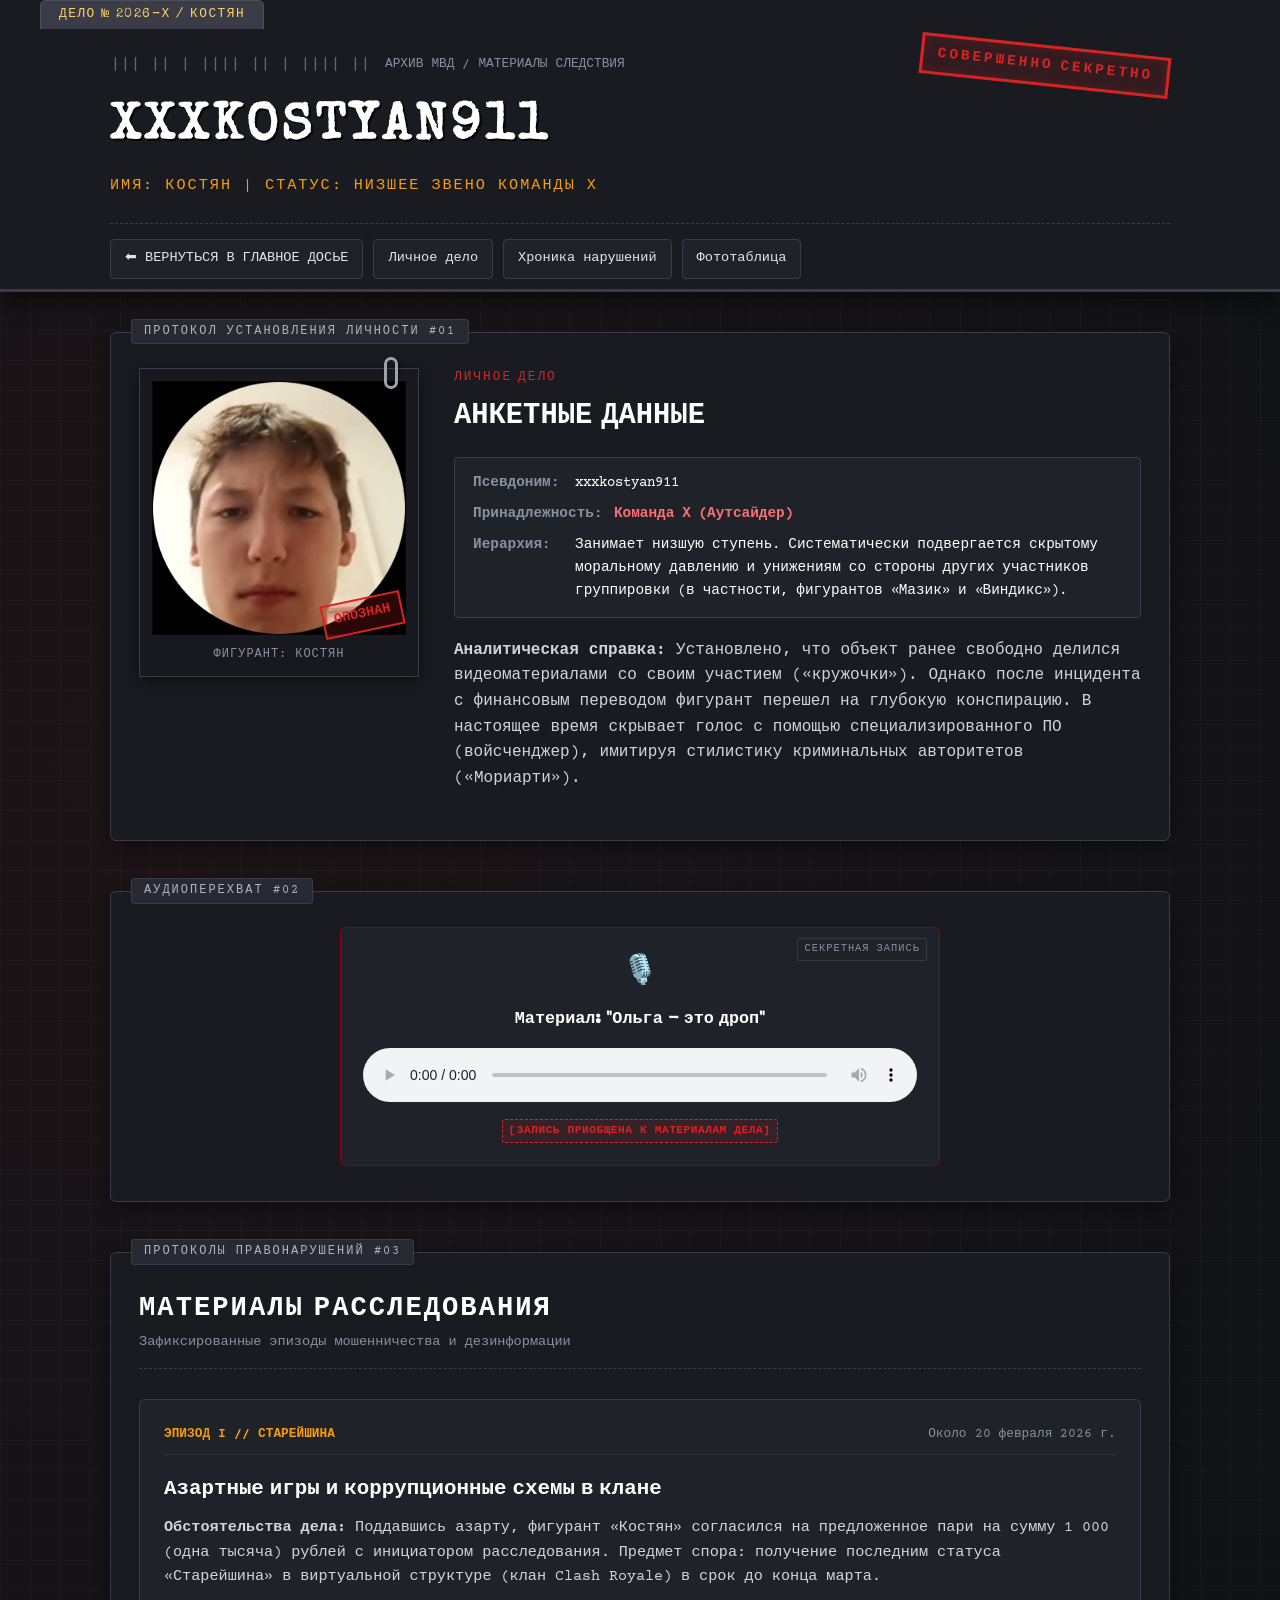
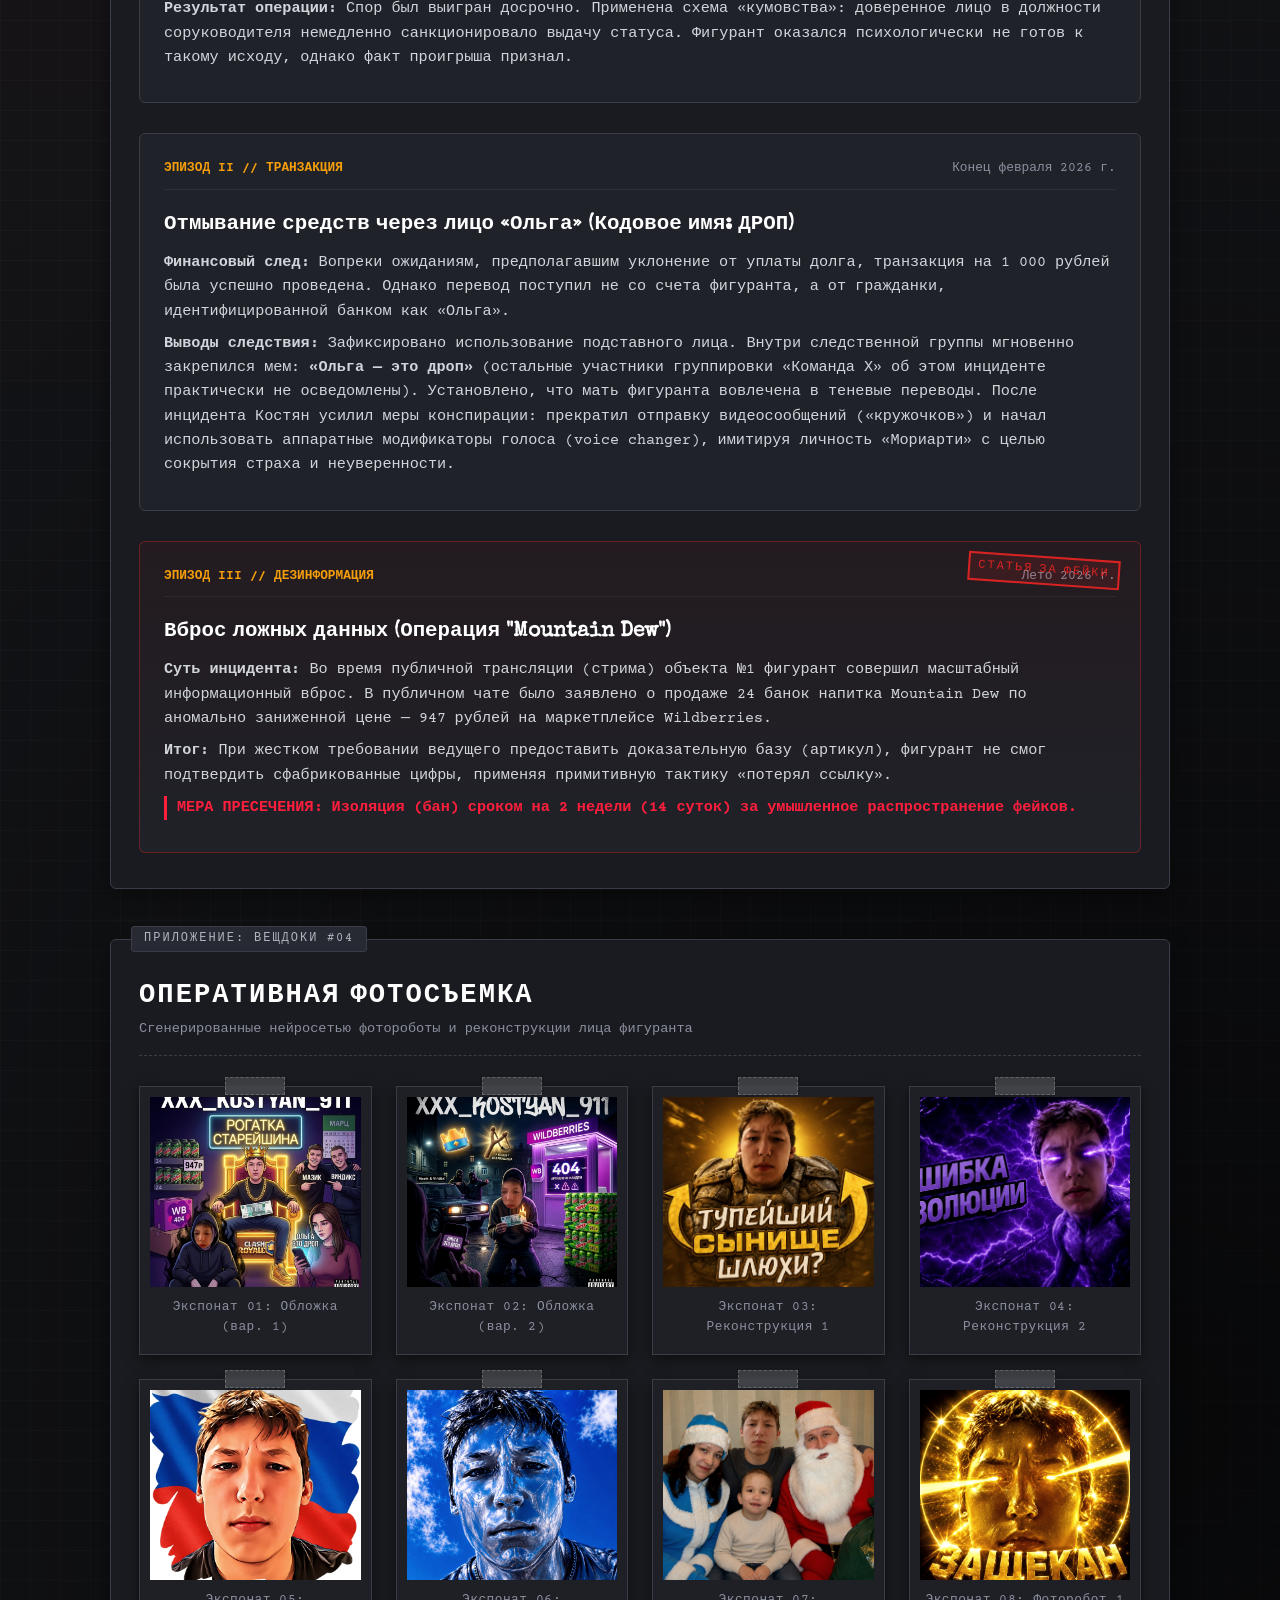
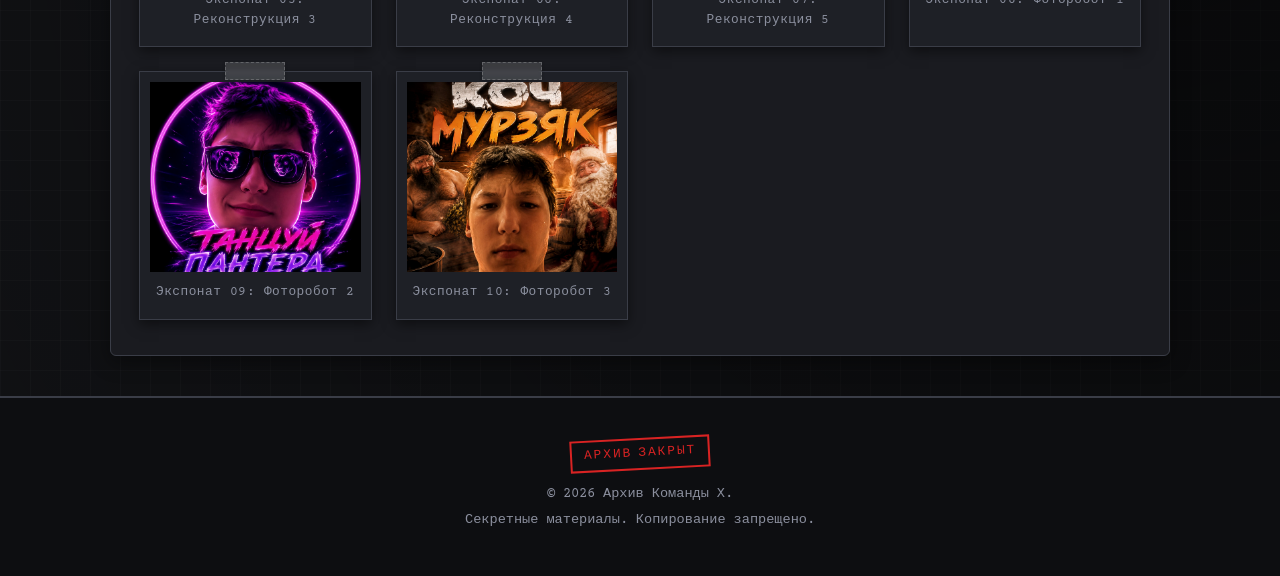
==== kostyan.html @ 74fdbd08 "Initial commit: Confidential Dossier and Archive" ====
<!DOCTYPE html>
<html lang="ru">
<head>
    <meta charset="UTF-8">
    <meta name="viewport" content="width=device-width, initial-scale=1.0">
    <title>ДОСЬЕ: Костян | Секретный Архив</title>
    <link rel="preconnect" href="https://fonts.googleapis.com">
    <link rel="preconnect" href="https://fonts.gstatic.com" crossorigin>
    <link href="https://fonts.googleapis.com/css2?family=Courier+Prime:ital,wght@0,400;0,700;1,400&family=Special+Elite&family=Montserrat:wght@500;700;900&display=swap" rel="stylesheet">
    <link rel="stylesheet" href="style.css">
    <script async src="https://www.googletagmanager.com/gtag/js?id=G-9XR4LC8BFV"></script>
    <script>
        window.dataLayer = window.dataLayer || [];
        function gtag(){dataLayer.push(arguments);}
        gtag('js', new Date());
        gtag('config', 'G-9XR4LC8BFV');
    </script>
</head>
<body>
    <header class="dossier-header">
        <div class="folder-tab">ДЕЛО № 2026-Х / КОСТЯН</div>
        <div class="header-container">
            <div class="stamp stamp-top-right">СОВЕРШЕННО СЕКРЕТНО</div>
            <div class="classification-bar">
                <span class="barcode">||| || | |||| || | |||| ||</span>
                <span class="doc-code">АРХИВ МВД / МАТЕРИАЛЫ СЛЕДСТВИЯ</span>
            </div>
            <h1 class="site-title">xxxkostyan911</h1>
            <p class="site-subtitle">ИМЯ: КОСТЯН | СТАТУС: НИЗШЕЕ ЗВЕНО КОМАНДЫ Х</p>
            <nav class="main-nav">
                <ul>
                    <li><a href="index.html">⬅ ВЕРНУТЬСЯ В ГЛАВНОЕ ДОСЬЕ</a></li>
                    <li><a href="#about">Личное дело</a></li>
                    <li><a href="#chronicle">Хроника нарушений</a></li>
                    <li><a href="#gallery">Фототаблица</a></li>
                </ul>
            </nav>
        </div>
    </header>

    <main class="dossier-main">
        <section id="about" class="dossier-section">
            <div class="section-folder-tag">ПРОТОКОЛ УСТАНОВЛЕНИЯ ЛИЧНОСТИ #01</div>
            <div class="about-container">
                <div class="about-photo-wrapper">
                    <div class="paperclip"></div>
                    <img src="kostyan_media/kostyan.jpg" alt="Костян" class="suspect-img">
                    <div class="stamp-photo">ОПОЗНАН</div>
                    <div class="photo-caption">ФИГУРАНТ: КОСТЯН</div>
                </div>
                <div class="about-text-wrapper">
                    <div class="stamp-red-line">ЛИЧНОЕ ДЕЛО</div>
                    <h2>АНКЕТНЫЕ ДАННЫЕ</h2>
                    <div class="dossier-table">
                        <div class="dossier-row">
                            <span class="d-label">Псевдоним:</span>
                            <span class="d-value">xxxkostyan911</span>
                        </div>
                        <div class="dossier-row">
                            <span class="d-label">Принадлежность:</span>
                            <span class="d-value status-active">Команда Х (Аутсайдер)</span>
                        </div>
                        <div class="dossier-row">
                            <span class="d-label">Иерархия:</span>
                            <span class="d-value">Занимает низшую ступень. Систематически подвергается скрытому моральному давлению и унижениям со стороны других участников группировки (в частности, фигурантов «Мазик» и «Виндикс»).</span>
                        </div>
                    </div>
                    <div class="typewriter-body">
                        <p><strong>Аналитическая справка:</strong> Установлено, что объект ранее свободно делился видеоматериалами со своим участием («кружочки»). Однако после инцидента с финансовым переводом фигурант перешел на глубокую конспирацию. В настоящее время скрывает голос с помощью специализированного ПО (войсченджер), имитируя стилистику криминальных авторитетов («Мориарти»).</p>
                    </div>
                </div>
            </div>
        </section>

        <section id="audio-intercept" class="dossier-section">
            <div class="section-folder-tag">АУДИОПЕРЕХВАТ #02</div>
            <div class="blog-container" style="max-width: 600px; margin: 0 auto;">
                <div class="contact-card dossier-card" style="text-align: center; border-color: #8b001a;">
                    <div class="card-stamp">СЕКРЕТНАЯ ЗАПИСЬ</div>
                    <span class="contact-icon">🎙️</span>
                    <h3>Материал: "Ольга - это дроп"</h3>
                    <div class="classified-data" style="justify-content: center; margin: 15px 0;">
                        <audio id="intercept-audio" src="kostyan_media/olga_drop.flac" controls style="width: 100%; border-radius: 0; outline: none;"></audio>
                    </div>
                    <span class="badge-lost">[ЗАПИСЬ ПРИОБЩЕНА К МАТЕРИАЛАМ ДЕЛА]</span>
                </div>
            </div>
        </section>

        <section id="chronicle" class="dossier-section">
            <div class="section-folder-tag">ПРОТОКОЛЫ ПРАВОНАРУШЕНИЙ #03</div>
            <div class="blog-container">
                <div class="section-header-wrap">
                    <h2>МАТЕРИАЛЫ РАССЛЕДОВАНИЯ</h2>
                    <p class="section-sub">Зафиксированные эпизоды мошенничества и дезинформации</p>
                </div>
                <div class="blog-feed">
                    <article class="case-file">
                        <div class="case-file-header">
                            <span class="file-num">ЭПИЗОД I // СТАРЕЙШИНА</span>
                            <time datetime="2026-02-20">Около 20 февраля 2026 г.</time>
                        </div>
                        <div class="case-file-body" style="grid-template-columns: 1fr;">
                            <div class="post-text-content" style="width: 100%;">
                                <h3>Азартные игры и коррупционные схемы в клане</h3>
                                <p><strong>Обстоятельства дела:</strong> Поддавшись азарту, фигурант «Костян» согласился на предложенное пари на сумму 1 000 (одна тысяча) рублей с инициатором расследования. Предмет спора: получение последним статуса «Старейшина» в виртуальной структуре (клан Clash Royale) в срок до конца марта.</p>
                                <p><strong>Результат операции:</strong> Спор был выигран досрочно. Применена схема «кумовства»: доверенное лицо в должности соруководителя немедленно санкционировало выдачу статуса. Фигурант оказался психологически не готов к такому исходу, однако факт проигрыша признал.</p>
                            </div>
                        </div>
                    </article>

                    <article class="case-file">
                        <div class="case-file-header">
                            <span class="file-num">ЭПИЗОД II // ТРАНЗАКЦИЯ</span>
                            <time datetime="2026-02-21">Конец февраля 2026 г.</time>
                        </div>
                        <div class="case-file-body" style="grid-template-columns: 1fr;">
                            <div class="post-text-content" style="width: 100%;">
                                <h3>Отмывание средств через лицо «Ольга» (Кодовое имя: ДРОП)</h3>
                                <p><strong>Финансовый след:</strong> Вопреки ожиданиям, предполагавшим уклонение от уплаты долга, транзакция на 1 000 рублей была успешно проведена. Однако перевод поступил не со счета фигуранта, а от гражданки, идентифицированной банком как «Ольга».</p>
                                <p><strong>Выводы следствия:</strong> Зафиксировано использование подставного лица. Внутри следственной группы мгновенно закрепился мем: <strong>«Ольга — это дроп»</strong> (остальные участники группировки «Команда Х» об этом инциденте практически не осведомлены). Установлено, что мать фигуранта вовлечена в теневые переводы. После инцидента Костян усилил меры конспирации: прекратил отправку видеосообщений («кружочков») и начал использовать аппаратные модификаторы голоса (voice changer), имитируя личность «Мориарти» с целью сокрытия страха и неуверенности.</p>
                            </div>
                        </div>
                    </article>

                    <article class="case-file danger-case">
                        <div class="stamp-alert">СТАТЬЯ ЗА ФЕЙКИ</div>
                        <div class="case-file-header">
                            <span class="file-num">ЭПИЗОД III // ДЕЗИНФОРМАЦИЯ</span>
                            <time datetime="2026-06-01">Лето 2026 г.</time>
                        </div>
                        <div class="case-file-body" style="grid-template-columns: 1fr;">
                            <div class="post-text-content" style="width: 100%;">
                                <h3>Вброс ложных данных (Операция "Mountain Dew")</h3>
                                <p><strong>Суть инцидента:</strong> Во время публичной трансляции (стрима) объекта №1 фигурант совершил масштабный информационный вброс. В публичном чате было заявлено о продаже 24 банок напитка Mountain Dew по аномально заниженной цене — 947 рублей на маркетплейсе Wildberries.</p>
                                <p><strong>Итог:</strong> При жестком требовании ведущего предоставить доказательную базу (артикул), фигурант не смог подтвердить сфабрикованные цифры, применяя примитивную тактику «потерял ссылку». </p>
                                <p style="color: #ff1e3c; font-weight: bold; border-left: 3px solid #ff1e3c; padding-left: 10px;">МЕРА ПРЕСЕЧЕНИЯ: Изоляция (бан) сроком на 2 недели (14 суток) за умышленное распространение фейков.</p>
                            </div>
                        </div>
                    </article>
                </div>
            </div>
        </section>

        <section id="gallery" class="dossier-section">
            <div class="section-folder-tag">ПРИЛОЖЕНИЕ: ВЕЩДОКИ #04</div>
            <div class="gallery-container">
                <div class="section-header-wrap">
                    <h2>ОПЕРАТИВНАЯ ФОТОСЪЕМКА</h2>
                    <p class="section-sub">Сгенерированные нейросетью фотороботы и реконструкции лица фигуранта</p>
                </div>
                <div class="gallery-grid">
                    <figure class="polaroid-item">
                        <div class="tape-strip"></div>
                        <div class="img-box"><img src="kostyan_media/cover_3000x3000_yandex.jpg" alt="Вещдок 1"></div>
                        <figcaption>Экспонат 01: Обложка (вар. 1)</figcaption>
                    </figure>
                    <figure class="polaroid-item">
                        <div class="tape-strip"></div>
                        <div class="img-box"><img src="kostyan_media/cover_v2_3000x3000_yandex.jpg" alt="Вещдок 2"></div>
                        <figcaption>Экспонат 02: Обложка (вар. 2)</figcaption>
                    </figure>
                    <figure class="polaroid-item">
                        <div class="tape-strip"></div>
                        <div class="img-box"><img src="kostyan_media/photo_1_2026-09-01_19-07-24.jpg" alt="Вещдок 3"></div>
                        <figcaption>Экспонат 03: Реконструкция 1</figcaption>
                    </figure>
                    <figure class="polaroid-item">
                        <div class="tape-strip"></div>
                        <div class="img-box"><img src="kostyan_media/photo_2_2026-09-01_19-07-24.jpg" alt="Вещдок 4"></div>
                        <figcaption>Экспонат 04: Реконструкция 2</figcaption>
                    </figure>
                    <figure class="polaroid-item">
                        <div class="tape-strip"></div>
                        <div class="img-box"><img src="kostyan_media/photo_3_2026-09-01_19-07-24.jpg" alt="Вещдок 5"></div>
                        <figcaption>Экспонат 05: Реконструкция 3</figcaption>
                    </figure>
                    <figure class="polaroid-item">
                        <div class="tape-strip"></div>
                        <div class="img-box"><img src="kostyan_media/photo_4_2026-09-01_19-07-24.jpg" alt="Вещдок 6"></div>
                        <figcaption>Экспонат 06: Реконструкция 4</figcaption>
                    </figure>
                    <figure class="polaroid-item">
                        <div class="tape-strip"></div>
                        <div class="img-box"><img src="kostyan_media/photo_5_2026-09-01_19-07-24.jpg" alt="Вещдок 7"></div>
                        <figcaption>Экспонат 07: Реконструкция 5</figcaption>
                    </figure>
                    <figure class="polaroid-item">
                        <div class="tape-strip"></div>
                        <div class="img-box"><img src="kostyan_media/photo_1_2026-09-01_19-09-37.jpg" alt="Вещдок 8"></div>
                        <figcaption>Экспонат 08: Фоторобот 1</figcaption>
                    </figure>
                    <figure class="polaroid-item">
                        <div class="tape-strip"></div>
                        <div class="img-box"><img src="kostyan_media/photo_2_2026-09-01_19-09-37.jpg" alt="Вещдок 9"></div>
                        <figcaption>Экспонат 09: Фоторобот 2</figcaption>
                    </figure>
                    <figure class="polaroid-item">
                        <div class="tape-strip"></div>
                        <div class="img-box"><img src="kostyan_media/photo_3_2026-09-01_19-09-37.jpg" alt="Вещдок 10"></div>
                        <figcaption>Экспонат 10: Фоторобот 3</figcaption>
                    </figure>
                </div>
            </div>
        </section>
    </main>

    <footer class="dossier-footer">
        <div class="footer-container">
            <div class="footer-stamp">АРХИВ ЗАКРЫТ</div>
            <p>&copy; 2026 Архив Команды Х.</p>
            <p>Секретные материалы. Копирование запрещено.</p>
        </div>
    </footer>
    <script src="main.js"></script>
</body>
</html>
---- style.css ----
:root {
    --bg-dark: #121316;
    --bg-dossier: #1a1b20;
    --bg-card: #202229;
    --border-folder: #3a3d47;
    --stamp-red: #d92323;
    --stamp-red-bg: rgba(217, 35, 35, 0.12);
    --stamp-yellow: #f59e0b;
    --text-main: #e2e4ea;
    --text-muted: #8b8f9e;
    --text-typewriter: #d1d5db;
    --paper-highlight: rgba(255, 255, 255, 0.04);
}

* {
    margin: 0;
    padding: 0;
    box-sizing: border-box;
}

body {
    background-color: var(--bg-dark);
    color: var(--text-main);
    font-family: 'Courier Prime', monospace;
    background-image: 
        radial-gradient(circle at 10% 20%, rgba(217, 35, 35, 0.05) 0%, transparent 40%),
        radial-gradient(circle at 90% 80%, rgba(0, 0, 0, 0.6) 0%, transparent 50%),
        linear-gradient(rgba(255, 255, 255, 0.02) 1px, transparent 1px),
        linear-gradient(90deg, rgba(255, 255, 255, 0.02) 1px, transparent 1px);
    background-size: 100% 100%, 100% 100%, 30px 30px, 30px 30px;
    line-height: 1.6;
    overflow-x: hidden;
}

.leak-toast {
    position: fixed;
    bottom: 24px;
    right: 24px;
    z-index: 10000;
    background: #181418;
    border: 2px solid #ff1e3c;
    border-radius: 8px;
    padding: 16px 20px;
    max-width: 360px;
    box-shadow: 0 10px 30px rgba(255, 30, 60, 0.35);
    animation: toastSlide 0.5s ease-out;
    transition: opacity 0.3s ease, transform 0.3s ease;
}

.leak-toast.toast-hidden {
    opacity: 0;
    transform: translateY(20px);
    pointer-events: none;
}

@keyframes toastSlide {
    from { transform: translateY(50px); opacity: 0; }
    to { transform: translateY(0); opacity: 1; }
}

.toast-close {
    position: absolute;
    top: 8px;
    right: 10px;
    background: transparent;
    border: none;
    color: #888;
    font-size: 1.3rem;
    cursor: pointer;
    line-height: 1;
    transition: color 0.2s;
}

.toast-close:hover {
    color: #fff;
}

.toast-header {
    display: flex;
    align-items: center;
    gap: 8px;
    margin-bottom: 6px;
}

.toast-pulse {
    width: 8px;
    height: 8px;
    background: #ff1e3c;
    border-radius: 50%;
    box-shadow: 0 0 8px #ff1e3c;
    animation: toastPulseAnim 1.2s infinite;
}

@keyframes toastPulseAnim {
    0%, 100% { transform: scale(1); opacity: 0.8; }
    50% { transform: scale(1.4); opacity: 1; }
}

.toast-tag {
    font-family: 'Montserrat', sans-serif;
    font-size: 0.7rem;
    font-weight: 900;
    color: #ff1e3c;
    letter-spacing: 1.5px;
}

.toast-body strong {
    font-family: 'Special Elite', cursive, monospace;
    font-size: 0.95rem;
    color: #fff;
    display: block;
    margin-bottom: 4px;
}

.toast-body p {
    font-size: 0.8rem;
    color: var(--text-muted);
    line-height: 1.4;
    margin-bottom: 12px;
}

.toast-action-btn {
    display: block;
    text-align: center;
    background: linear-gradient(135deg, #ff1e3c, #b3002d);
    color: #fff;
    font-family: 'Montserrat', sans-serif;
    font-weight: 800;
    font-size: 0.8rem;
    padding: 8px 12px;
    border-radius: 4px;
    text-decoration: none;
    letter-spacing: 1px;
    box-shadow: 0 4px 12px rgba(255, 30, 60, 0.4);
    transition: transform 0.15s, box-shadow 0.15s;
}

.toast-action-btn:hover {
    transform: translateY(-2px);
    box-shadow: 0 6px 18px rgba(255, 30, 60, 0.6);
}

.dossier-header {
    background: var(--bg-dossier);
    border-bottom: 3px solid var(--border-folder);
    position: relative;
    padding-top: 30px;
    box-shadow: 0 8px 24px rgba(0,0,0,0.6);
}

.folder-tab {
    position: absolute;
    top: 0;
    left: 40px;
    background: var(--border-folder);
    color: #ffd166;
    font-family: 'Special Elite', monospace;
    font-size: 0.8rem;
    letter-spacing: 1.5px;
    padding: 4px 18px;
    border-radius: 6px 6px 0 0;
    border: 1px solid rgba(255, 255, 255, 0.1);
    border-bottom: none;
}

.header-container {
    max-width: 1100px;
    margin: 0 auto;
    padding: 20px 20px 10px;
    position: relative;
}

.stamp {
    font-family: 'Special Elite', cursive, monospace;
    color: var(--stamp-red);
    border: 3px solid var(--stamp-red);
    padding: 6px 14px;
    text-transform: uppercase;
    letter-spacing: 3px;
    font-size: 0.9rem;
    font-weight: 700;
    display: inline-block;
    user-select: none;
}

.stamp-top-right {
    position: absolute;
    top: 15px;
    right: 20px;
    transform: rotate(6deg);
    background: var(--stamp-red-bg);
    box-shadow: inset 0 0 10px rgba(217, 35, 35, 0.2);
}

.classification-bar {
    display: flex;
    align-items: center;
    gap: 15px;
    margin-bottom: 10px;
    color: var(--text-muted);
    font-size: 0.8rem;
}

.barcode {
    font-size: 1.1rem;
    letter-spacing: -1px;
    color: #666;
}

.site-title {
    font-family: 'Special Elite', cursive, monospace;
    font-size: clamp(2rem, 5vw, 3.2rem);
    letter-spacing: 4px;
    color: #fff;
    text-transform: uppercase;
    text-shadow: 2px 2px 0px rgba(0,0,0,0.8);
    margin-bottom: 4px;
}

.site-subtitle {
    font-size: 0.95rem;
    color: var(--stamp-yellow);
    letter-spacing: 2px;
    margin-bottom: 25px;
}

.main-nav ul {
    list-style: none;
    display: flex;
    flex-wrap: wrap;
    gap: 10px;
    border-top: 1px dashed var(--border-folder);
    padding-top: 15px;
}

.main-nav a {
    display: inline-block;
    color: var(--text-main);
    text-decoration: none;
    font-size: 0.85rem;
    padding: 8px 14px;
    background: var(--bg-card);
    border: 1px solid var(--border-folder);
    border-radius: 4px;
    transition: all 0.2s ease;
}

.main-nav a:hover {
    background: #2b2e38;
    color: #fff;
    border-color: #888;
}

.main-nav a.nav-leak-btn {
    background: #8b001a;
    border-color: #ff1e3c;
    color: #fff;
    font-weight: 700;
    box-shadow: 0 0 12px rgba(255, 30, 60, 0.35);
    animation: leakBtnPulse 2s infinite;
}

@keyframes leakBtnPulse {
    0%, 100% { box-shadow: 0 0 8px rgba(255, 30, 60, 0.3); }
    50% { box-shadow: 0 0 18px rgba(255, 30, 60, 0.7); }
}

.main-nav a.nav-onion {
    color: #818cf8;
    border-color: rgba(129, 140, 248, 0.3);
}

.dossier-main {
    max-width: 1100px;
    margin: 40px auto;
    padding: 0 20px;
    display: flex;
    flex-direction: column;
    gap: 50px;
}

.dossier-section {
    background: var(--bg-dossier);
    border: 1px solid var(--border-folder);
    border-radius: 6px;
    position: relative;
    padding: 35px 28px;
    box-shadow: 0 6px 20px rgba(0,0,0,0.4);
}

.section-folder-tag {
    position: absolute;
    top: -14px;
    left: 20px;
    background: #282a33;
    border: 1px solid var(--border-folder);
    color: #adb5bd;
    font-size: 0.75rem;
    letter-spacing: 2px;
    padding: 2px 12px;
    border-radius: 3px;
}

.section-header-wrap {
    margin-bottom: 30px;
    border-bottom: 1px dashed var(--border-folder);
    padding-bottom: 14px;
}

.section-header-wrap h2 {
    font-family: 'Special Elite', cursive, monospace;
    font-size: 1.7rem;
    letter-spacing: 2px;
    color: #fff;
}

.section-sub {
    font-size: 0.85rem;
    color: var(--text-muted);
}

.about-container {
    display: grid;
    grid-template-columns: 280px 1fr;
    gap: 35px;
    align-items: start;
}

.about-photo-wrapper {
    background: #18191f;
    border: 1px solid var(--border-folder);
    padding: 12px;
    position: relative;
    box-shadow: 0 4px 15px rgba(0,0,0,0.5);
    text-align: center;
}

.paperclip {
    position: absolute;
    top: -12px;
    right: 20px;
    width: 14px;
    height: 32px;
    border: 3px solid #9ca3af;
    border-radius: 8px;
    z-index: 10;
    box-shadow: 1px 1px 3px rgba(0,0,0,0.6);
}

.suspect-img {
    width: 100%;
    height: auto;
    display: block;
    filter: contrast(1.1) grayscale(20%);
    border: 1px solid #111;
}

.stamp-photo {
    position: absolute;
    bottom: 45px;
    right: 15px;
    color: var(--stamp-red);
    border: 2px solid var(--stamp-red);
    font-family: 'Special Elite', monospace;
    font-size: 0.85rem;
    font-weight: 700;
    padding: 4px 10px;
    transform: rotate(-12deg);
    background: rgba(217, 35, 35, 0.2);
}

.photo-caption {
    margin-top: 10px;
    font-size: 0.75rem;
    color: var(--text-muted);
    letter-spacing: 1px;
}

.stamp-red-line {
    font-family: 'Special Elite', monospace;
    color: var(--stamp-red);
    font-size: 0.8rem;
    letter-spacing: 2px;
    margin-bottom: 6px;
}

.about-text-wrapper h2 {
    font-family: 'Special Elite', monospace;
    font-size: 1.8rem;
    color: #fff;
    margin-bottom: 16px;
}

.dossier-table {
    background: var(--bg-card);
    border: 1px solid var(--border-folder);
    border-radius: 4px;
    padding: 14px 18px;
    margin-bottom: 20px;
    display: flex;
    flex-direction: column;
    gap: 8px;
}

.dossier-row {
    display: flex;
    font-size: 0.9rem;
    gap: 12px;
}

.d-label {
    color: var(--text-muted);
    min-width: 90px;
    font-weight: 700;
}

.d-value {
    color: #fff;
}

.status-active {
    color: #f87171;
    font-weight: 700;
}

.typewriter-body p {
    color: var(--text-typewriter);
    font-size: 1rem;
    margin-bottom: 14px;
}

.quote-signature {
    font-style: italic;
    color: var(--stamp-yellow) !important;
}

.gallery-grid {
    display: grid;
    grid-template-columns: repeat(auto-fill, minmax(220px, 1fr));
    gap: 24px;
}

.polaroid-item {
    background: #1e2026;
    border: 1px solid var(--border-folder);
    padding: 10px 10px 16px;
    box-shadow: 0 4px 12px rgba(0,0,0,0.5);
    position: relative;
    transition: transform 0.2s, box-shadow 0.2s;
}

.polaroid-item:hover {
    transform: translateY(-4px) rotate(-1deg);
    box-shadow: 0 8px 22px rgba(0,0,0,0.7);
    border-color: #666;
}

.tape-strip {
    position: absolute;
    top: -10px;
    left: 50%;
    transform: translateX(-50%);
    width: 60px;
    height: 18px;
    background: rgba(255, 255, 255, 0.15);
    backdrop-filter: blur(2px);
    border: 1px dashed rgba(255, 255, 255, 0.2);
    box-shadow: 0 1px 3px rgba(0,0,0,0.2);
}

.polaroid-item .img-box {
    width: 100%;
    height: 190px;
    overflow: hidden;
    background: #000;
    margin-bottom: 10px;
}

.polaroid-item img {
    width: 100%;
    height: 100%;
    object-fit: cover;
    display: block;
    filter: contrast(1.05) saturate(0.9);
}

.polaroid-item figcaption {
    font-size: 0.8rem;
    color: var(--text-muted);
    text-align: center;
    letter-spacing: 0.5px;
}

.blog-feed {
    display: flex;
    flex-direction: column;
    gap: 30px;
}

.case-file {
    background: var(--bg-card);
    border: 1px solid var(--border-folder);
    border-radius: 6px;
    padding: 24px;
    position: relative;
}

.danger-case {
    border-color: rgba(217, 35, 35, 0.4);
    background: linear-gradient(180deg, rgba(217, 35, 35, 0.05) 0%, var(--bg-card) 100%);
}

.stamp-alert {
    position: absolute;
    top: 14px;
    right: 20px;
    color: var(--stamp-red);
    border: 2px solid var(--stamp-red);
    font-family: 'Special Elite', monospace;
    font-size: 0.75rem;
    letter-spacing: 2px;
    padding: 3px 8px;
    transform: rotate(4deg);
    background: var(--stamp-red-bg);
}

.case-file-header {
    display: flex;
    justify-content: space-between;
    align-items: center;
    border-bottom: 1px solid rgba(255, 255, 255, 0.06);
    padding-bottom: 10px;
    margin-bottom: 18px;
    font-size: 0.8rem;
    color: var(--text-muted);
}

.file-num {
    color: var(--stamp-yellow);
    font-weight: 700;
}

.case-file-body {
    display: grid;
    grid-template-columns: 200px 1fr;
    gap: 20px;
}

.post-evidence-img {
    border: 1px solid #111;
    overflow: hidden;
    height: 150px;
    background: #000;
}

.post-evidence-img img {
    width: 100%;
    height: 100%;
    object-fit: cover;
    display: block;
}

.post-text-content h3 {
    font-family: 'Special Elite', monospace;
    font-size: 1.3rem;
    color: #fff;
    margin-bottom: 10px;
}

.post-text-content p {
    font-size: 0.95rem;
    color: var(--text-typewriter);
    line-height: 1.6;
    margin-bottom: 8px;
}

.quote-sub {
    font-style: italic;
    color: var(--stamp-yellow) !important;
}

.contacts-grid, .family-grid {
    display: grid;
    grid-template-columns: repeat(auto-fit, minmax(250px, 1fr));
    gap: 20px;
}

.dossier-card {
    background: var(--bg-card);
    border: 1px solid var(--border-folder);
    border-radius: 6px;
    padding: 22px;
    position: relative;
    transition: transform 0.2s, border-color 0.2s;
}

.dossier-card:hover {
    transform: translateY(-3px);
    border-color: #666;
}

.card-stamp {
    position: absolute;
    top: 10px;
    right: 12px;
    font-size: 0.65rem;
    color: var(--text-muted);
    letter-spacing: 1px;
    border: 1px solid rgba(255,255,255,0.1);
    padding: 2px 6px;
    border-radius: 2px;
}

.contact-icon, .family-icon {
    font-size: 1.8rem;
    display: block;
    margin-bottom: 10px;
}

.dossier-card h3 {
    font-family: 'Special Elite', monospace;
    font-size: 1.05rem;
    color: #fff;
    margin-bottom: 12px;
}

.classified-data {
    display: flex;
    align-items: center;
    flex-wrap: wrap;
    gap: 6px;
    font-size: 0.95rem;
    margin-bottom: 8px;
    font-weight: 700;
}

.c-code {
    color: #d1d5db;
}

.redacted-box {
    background: #000;
    color: #111;
    padding: 2px 8px;
    border-radius: 2px;
    letter-spacing: 2px;
    border: 1px solid #333;
    user-select: none;
    cursor: help;
    transition: color 0.3s;
}

.redacted-box:hover {
    color: #666;
}

.badge-lost {
    display: inline-block;
    font-size: 0.7rem;
    color: var(--stamp-red);
    background: var(--stamp-red-bg);
    border: 1px dashed var(--stamp-red);
    padding: 2px 6px;
    border-radius: 3px;
    font-weight: 700;
    letter-spacing: 0.5px;
}

.classified-note {
    font-size: 0.75rem;
    color: var(--text-muted);
    margin-top: 8px;
    font-style: italic;
    border-top: 1px dotted rgba(255,255,255,0.08);
    padding-top: 8px;
}

.dossier-footer {
    background: #0d0e11;
    border-top: 2px solid var(--border-folder);
    padding: 40px 20px;
    text-align: center;
}

.footer-container {
    max-width: 600px;
    margin: 0 auto;
    position: relative;
}

.footer-stamp {
    display: inline-block;
    color: var(--stamp-red);
    border: 2px solid var(--stamp-red);
    font-family: 'Special Elite', monospace;
    font-size: 0.8rem;
    padding: 4px 12px;
    letter-spacing: 2px;
    margin-bottom: 14px;
    transform: rotate(-3deg);
}

.dossier-footer p {
    font-size: 0.85rem;
    color: var(--text-muted);
    margin-bottom: 4px;
}

@media (max-width: 820px) {
    .about-container {
        grid-template-columns: 1fr;
    }
    .about-photo-wrapper {
        max-width: 320px;
        margin: 0 auto;
    }
    .case-file-body {
        grid-template-columns: 1fr;
    }
    .post-evidence-img {
        height: 200px;
    }
    .stamp-top-right {
        position: static;
        transform: none;
        margin-bottom: 15px;
    }
}

.main-nav a.nav-kostyan-btn {
    background: #ffcc00;
    border-color: #ff9900;
    color: #000;
    font-weight: 700;
    box-shadow: 0 0 12px rgba(255, 204, 0, 0.4);
    animation: flash-gold 2.5s infinite;
}

.main-nav a.nav-kostyan-btn:hover {
    background: #ff9900;
    color: #000;
    box-shadow: 0 0 20px rgba(255, 204, 0, 0.8);
}

@keyframes flash-gold {
    0% { box-shadow: 0 0 5px rgba(255, 204, 0, 0.3); }
    50% { box-shadow: 0 0 15px rgba(255, 204, 0, 0.8); }
    100% { box-shadow: 0 0 5px rgba(255, 204, 0, 0.3); }
}
.lightbox {
    display: none;
    position: fixed;
    z-index: 9999;
    top: 0;
    left: 0;
    width: 100%;
    height: 100%;
    background-color: rgba(0, 0, 0, 0.85);
    backdrop-filter: blur(5px);
    justify-content: center;
    align-items: center;
    flex-direction: column;
}
.lightbox.active {
    display: flex;
}
.lightbox-img {
    max-width: 90%;
    max-height: 80%;
    border: 5px solid #fff;
    box-shadow: 0 0 20px rgba(0, 0, 0, 0.8);
    transform: scale(0.8);
    transition: transform 0.25s ease-out;
}
.lightbox.active .lightbox-img {
    transform: scale(1);
}
.lightbox-caption {
    color: #fff;
    font-family: 'Courier Prime', monospace;
    margin-top: 15px;
    font-size: 1.2rem;
    text-shadow: 1px 1px 2px #000;
}
.close-lightbox {
    position: absolute;
    top: 20px;
    right: 30px;
    color: #fff;
    font-size: 40px;
    cursor: pointer;
    font-weight: bold;
    font-family: monospace;
}
.close-lightbox:hover {
    color: #ff1e3c;
}
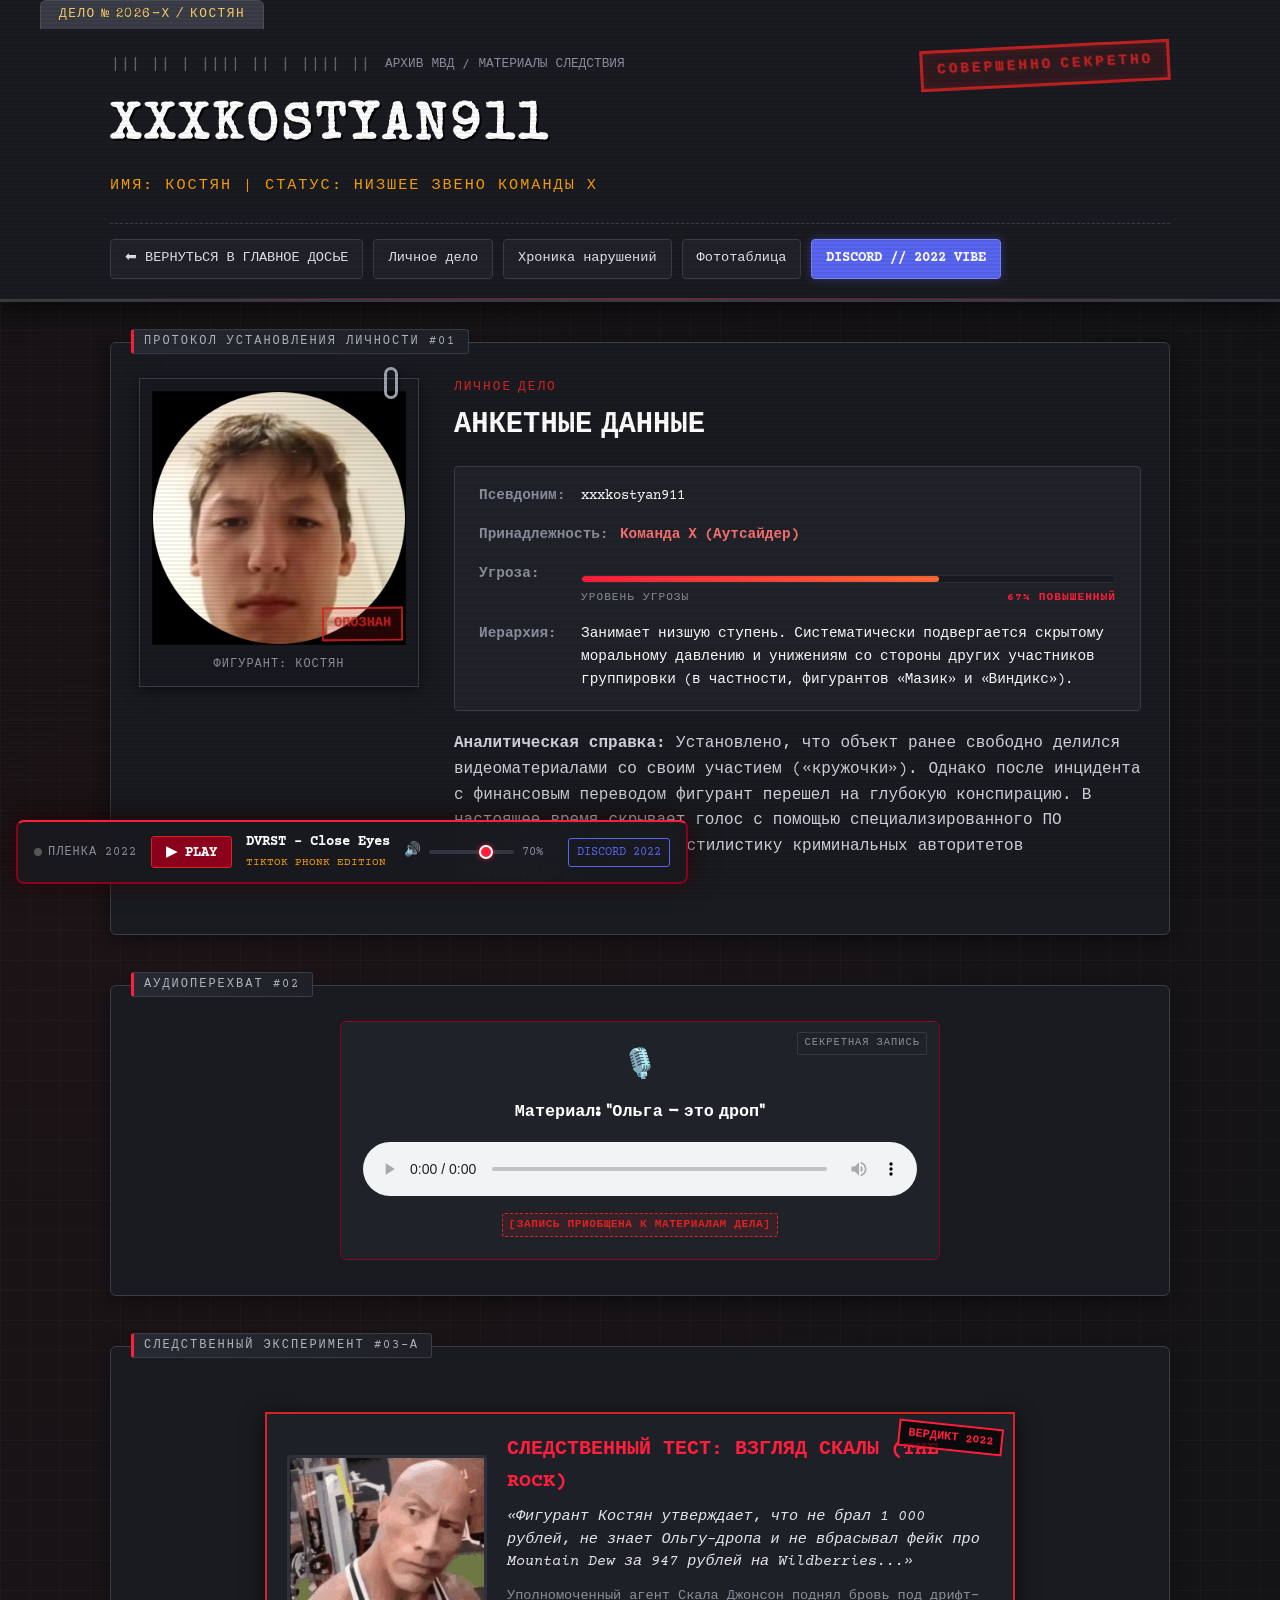
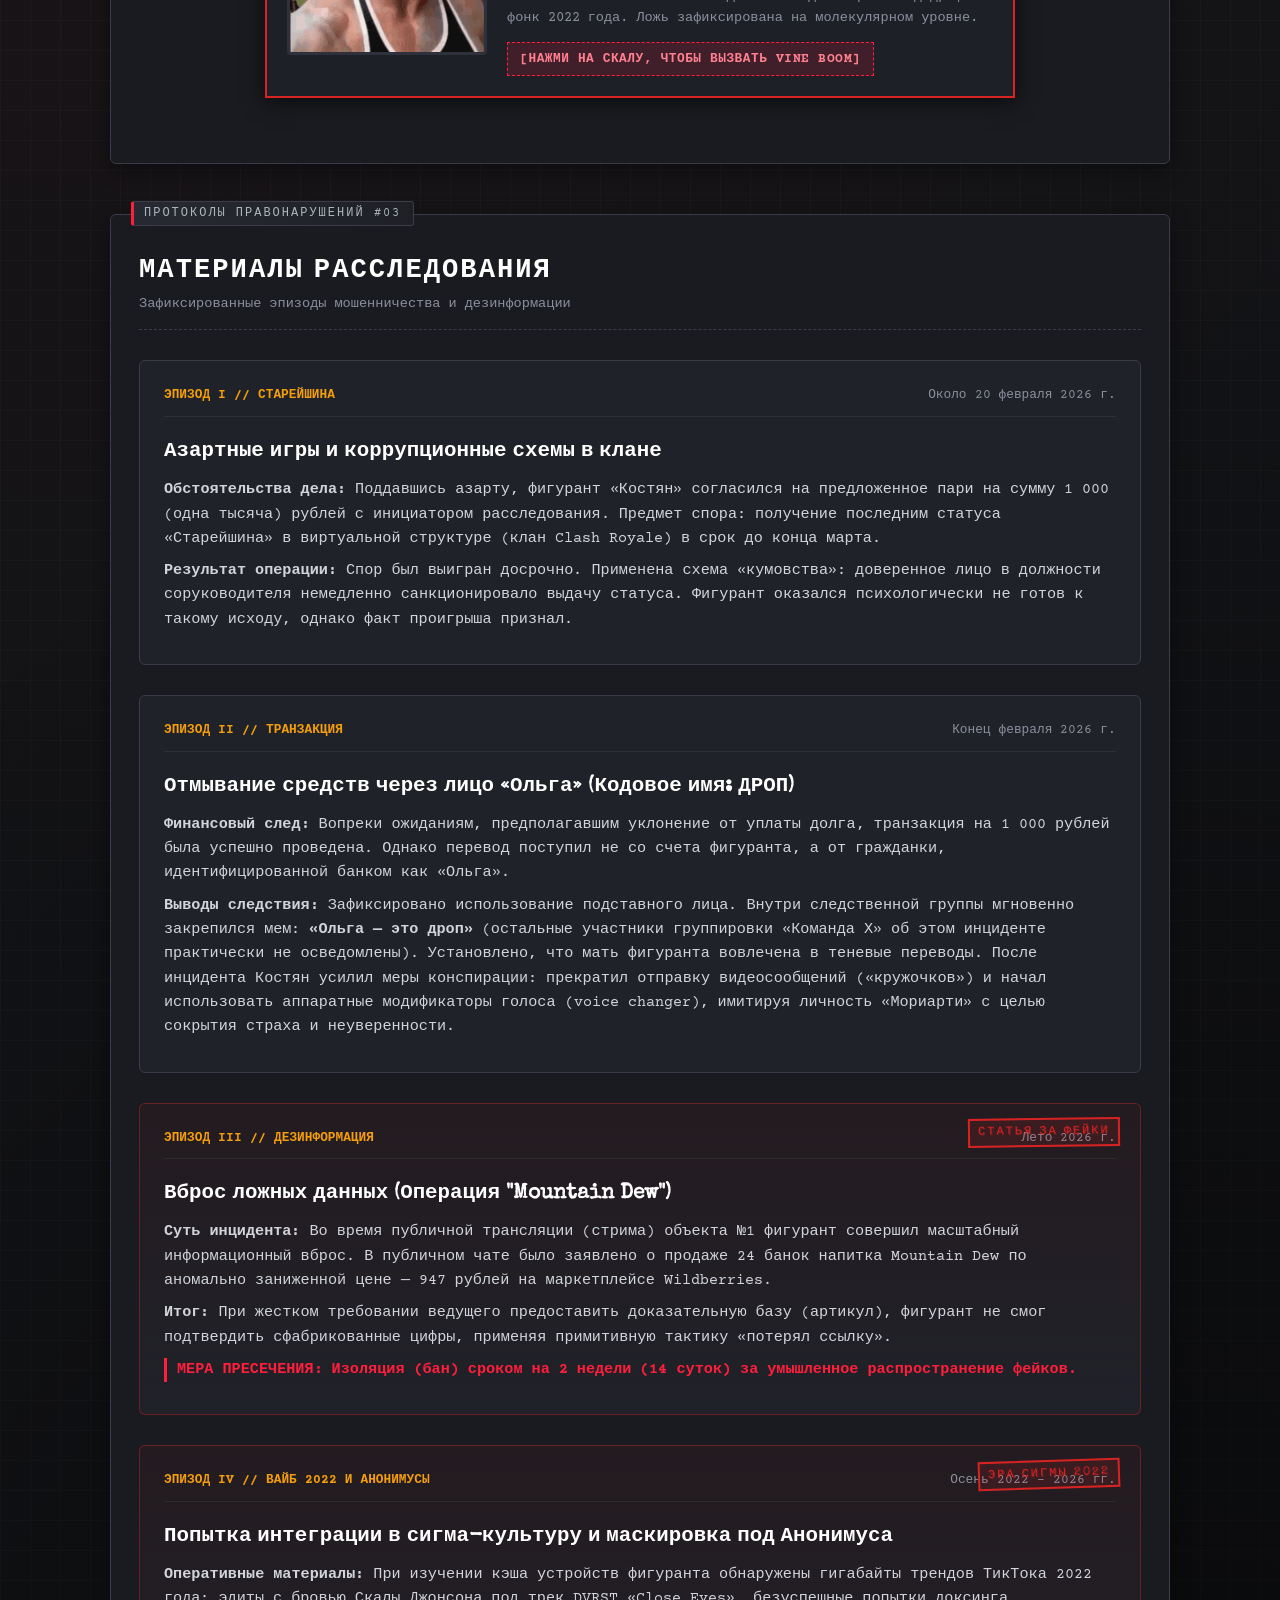
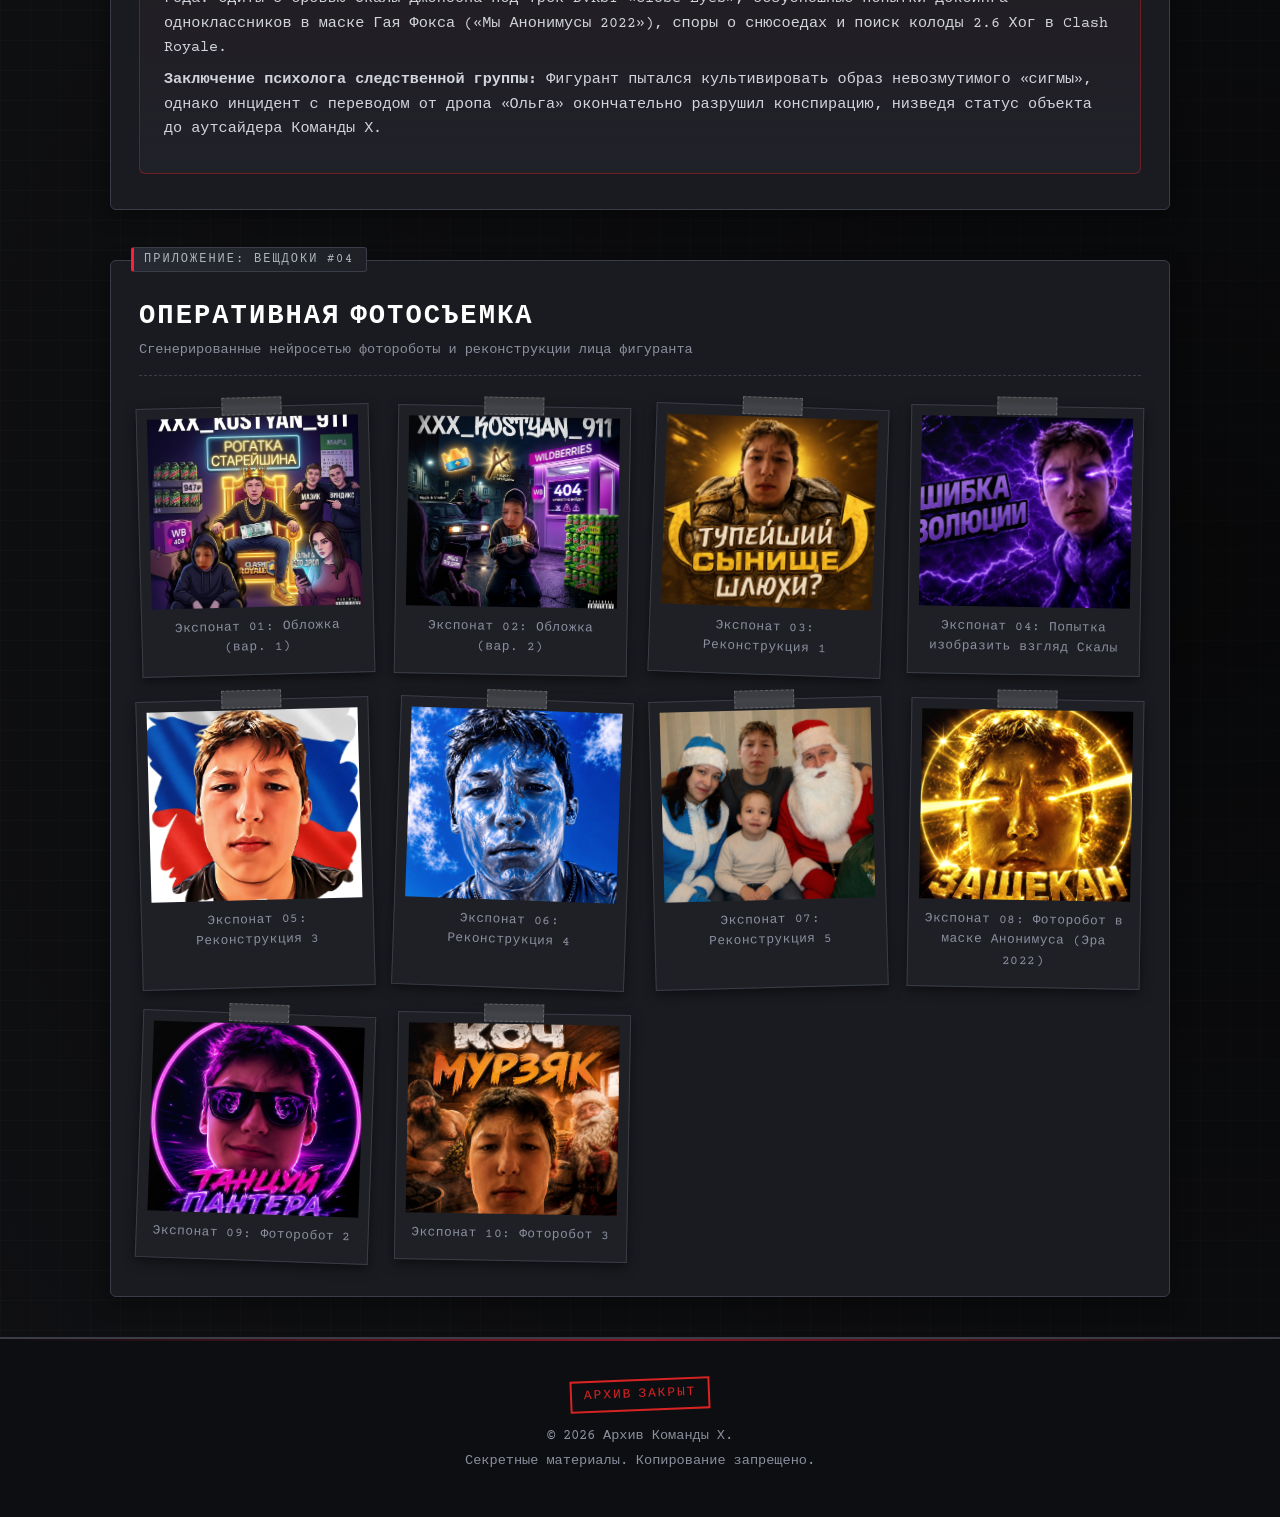
==== commit 20a2cfe4: "Архив МВД: Досье фигурантов и материалы следствия 2022-2026" ====
--- a/kostyan.html
+++ b/kostyan.html
@@ -1,217 +1,279 @@
-<!DOCTYPE html>
-<html lang="ru">
-<head>
-    <meta charset="UTF-8">
-    <meta name="viewport" content="width=device-width, initial-scale=1.0">
-    <title>ДОСЬЕ: Костян | Секретный Архив</title>
-    <link rel="preconnect" href="https://fonts.googleapis.com">
-    <link rel="preconnect" href="https://fonts.gstatic.com" crossorigin>
-    <link href="https://fonts.googleapis.com/css2?family=Courier+Prime:ital,wght@0,400;0,700;1,400&family=Special+Elite&family=Montserrat:wght@500;700;900&display=swap" rel="stylesheet">
-    <link rel="stylesheet" href="style.css">
-    <script async src="https://www.googletagmanager.com/gtag/js?id=G-9XR4LC8BFV"></script>
-    <script>
-        window.dataLayer = window.dataLayer || [];
-        function gtag(){dataLayer.push(arguments);}
-        gtag('js', new Date());
-        gtag('config', 'G-9XR4LC8BFV');
-    </script>
-</head>
-<body>
-    <header class="dossier-header">
-        <div class="folder-tab">ДЕЛО № 2026-Х / КОСТЯН</div>
-        <div class="header-container">
-            <div class="stamp stamp-top-right">СОВЕРШЕННО СЕКРЕТНО</div>
-            <div class="classification-bar">
-                <span class="barcode">||| || | |||| || | |||| ||</span>
-                <span class="doc-code">АРХИВ МВД / МАТЕРИАЛЫ СЛЕДСТВИЯ</span>
-            </div>
-            <h1 class="site-title">xxxkostyan911</h1>
-            <p class="site-subtitle">ИМЯ: КОСТЯН | СТАТУС: НИЗШЕЕ ЗВЕНО КОМАНДЫ Х</p>
-            <nav class="main-nav">
-                <ul>
-                    <li><a href="index.html">⬅ ВЕРНУТЬСЯ В ГЛАВНОЕ ДОСЬЕ</a></li>
-                    <li><a href="#about">Личное дело</a></li>
-                    <li><a href="#chronicle">Хроника нарушений</a></li>
-                    <li><a href="#gallery">Фототаблица</a></li>
-                </ul>
-            </nav>
-        </div>
-    </header>
-
-    <main class="dossier-main">
-        <section id="about" class="dossier-section">
-            <div class="section-folder-tag">ПРОТОКОЛ УСТАНОВЛЕНИЯ ЛИЧНОСТИ #01</div>
-            <div class="about-container">
-                <div class="about-photo-wrapper">
-                    <div class="paperclip"></div>
-                    <img src="kostyan_media/kostyan.jpg" alt="Костян" class="suspect-img">
-                    <div class="stamp-photo">ОПОЗНАН</div>
-                    <div class="photo-caption">ФИГУРАНТ: КОСТЯН</div>
-                </div>
-                <div class="about-text-wrapper">
-                    <div class="stamp-red-line">ЛИЧНОЕ ДЕЛО</div>
-                    <h2>АНКЕТНЫЕ ДАННЫЕ</h2>
-                    <div class="dossier-table">
-                        <div class="dossier-row">
-                            <span class="d-label">Псевдоним:</span>
-                            <span class="d-value">xxxkostyan911</span>
-                        </div>
-                        <div class="dossier-row">
-                            <span class="d-label">Принадлежность:</span>
-                            <span class="d-value status-active">Команда Х (Аутсайдер)</span>
-                        </div>
-                        <div class="dossier-row">
-                            <span class="d-label">Иерархия:</span>
-                            <span class="d-value">Занимает низшую ступень. Систематически подвергается скрытому моральному давлению и унижениям со стороны других участников группировки (в частности, фигурантов «Мазик» и «Виндикс»).</span>
-                        </div>
-                    </div>
-                    <div class="typewriter-body">
-                        <p><strong>Аналитическая справка:</strong> Установлено, что объект ранее свободно делился видеоматериалами со своим участием («кружочки»). Однако после инцидента с финансовым переводом фигурант перешел на глубокую конспирацию. В настоящее время скрывает голос с помощью специализированного ПО (войсченджер), имитируя стилистику криминальных авторитетов («Мориарти»).</p>
-                    </div>
-                </div>
-            </div>
-        </section>
-
-        <section id="audio-intercept" class="dossier-section">
-            <div class="section-folder-tag">АУДИОПЕРЕХВАТ #02</div>
-            <div class="blog-container" style="max-width: 600px; margin: 0 auto;">
-                <div class="contact-card dossier-card" style="text-align: center; border-color: #8b001a;">
-                    <div class="card-stamp">СЕКРЕТНАЯ ЗАПИСЬ</div>
-                    <span class="contact-icon">🎙️</span>
-                    <h3>Материал: "Ольга - это дроп"</h3>
-                    <div class="classified-data" style="justify-content: center; margin: 15px 0;">
-                        <audio id="intercept-audio" src="kostyan_media/olga_drop.flac" controls style="width: 100%; border-radius: 0; outline: none;"></audio>
-                    </div>
-                    <span class="badge-lost">[ЗАПИСЬ ПРИОБЩЕНА К МАТЕРИАЛАМ ДЕЛА]</span>
-                </div>
-            </div>
-        </section>
-
-        <section id="chronicle" class="dossier-section">
-            <div class="section-folder-tag">ПРОТОКОЛЫ ПРАВОНАРУШЕНИЙ #03</div>
-            <div class="blog-container">
-                <div class="section-header-wrap">
-                    <h2>МАТЕРИАЛЫ РАССЛЕДОВАНИЯ</h2>
-                    <p class="section-sub">Зафиксированные эпизоды мошенничества и дезинформации</p>
-                </div>
-                <div class="blog-feed">
-                    <article class="case-file">
-                        <div class="case-file-header">
-                            <span class="file-num">ЭПИЗОД I // СТАРЕЙШИНА</span>
-                            <time datetime="2026-02-20">Около 20 февраля 2026 г.</time>
-                        </div>
-                        <div class="case-file-body" style="grid-template-columns: 1fr;">
-                            <div class="post-text-content" style="width: 100%;">
-                                <h3>Азартные игры и коррупционные схемы в клане</h3>
-                                <p><strong>Обстоятельства дела:</strong> Поддавшись азарту, фигурант «Костян» согласился на предложенное пари на сумму 1 000 (одна тысяча) рублей с инициатором расследования. Предмет спора: получение последним статуса «Старейшина» в виртуальной структуре (клан Clash Royale) в срок до конца марта.</p>
-                                <p><strong>Результат операции:</strong> Спор был выигран досрочно. Применена схема «кумовства»: доверенное лицо в должности соруководителя немедленно санкционировало выдачу статуса. Фигурант оказался психологически не готов к такому исходу, однако факт проигрыша признал.</p>
-                            </div>
-                        </div>
-                    </article>
-
-                    <article class="case-file">
-                        <div class="case-file-header">
-                            <span class="file-num">ЭПИЗОД II // ТРАНЗАКЦИЯ</span>
-                            <time datetime="2026-02-21">Конец февраля 2026 г.</time>
-                        </div>
-                        <div class="case-file-body" style="grid-template-columns: 1fr;">
-                            <div class="post-text-content" style="width: 100%;">
-                                <h3>Отмывание средств через лицо «Ольга» (Кодовое имя: ДРОП)</h3>
-                                <p><strong>Финансовый след:</strong> Вопреки ожиданиям, предполагавшим уклонение от уплаты долга, транзакция на 1 000 рублей была успешно проведена. Однако перевод поступил не со счета фигуранта, а от гражданки, идентифицированной банком как «Ольга».</p>
-                                <p><strong>Выводы следствия:</strong> Зафиксировано использование подставного лица. Внутри следственной группы мгновенно закрепился мем: <strong>«Ольга — это дроп»</strong> (остальные участники группировки «Команда Х» об этом инциденте практически не осведомлены). Установлено, что мать фигуранта вовлечена в теневые переводы. После инцидента Костян усилил меры конспирации: прекратил отправку видеосообщений («кружочков») и начал использовать аппаратные модификаторы голоса (voice changer), имитируя личность «Мориарти» с целью сокрытия страха и неуверенности.</p>
-                            </div>
-                        </div>
-                    </article>
-
-                    <article class="case-file danger-case">
-                        <div class="stamp-alert">СТАТЬЯ ЗА ФЕЙКИ</div>
-                        <div class="case-file-header">
-                            <span class="file-num">ЭПИЗОД III // ДЕЗИНФОРМАЦИЯ</span>
-                            <time datetime="2026-06-01">Лето 2026 г.</time>
-                        </div>
-                        <div class="case-file-body" style="grid-template-columns: 1fr;">
-                            <div class="post-text-content" style="width: 100%;">
-                                <h3>Вброс ложных данных (Операция "Mountain Dew")</h3>
-                                <p><strong>Суть инцидента:</strong> Во время публичной трансляции (стрима) объекта №1 фигурант совершил масштабный информационный вброс. В публичном чате было заявлено о продаже 24 банок напитка Mountain Dew по аномально заниженной цене — 947 рублей на маркетплейсе Wildberries.</p>
-                                <p><strong>Итог:</strong> При жестком требовании ведущего предоставить доказательную базу (артикул), фигурант не смог подтвердить сфабрикованные цифры, применяя примитивную тактику «потерял ссылку». </p>
-                                <p style="color: #ff1e3c; font-weight: bold; border-left: 3px solid #ff1e3c; padding-left: 10px;">МЕРА ПРЕСЕЧЕНИЯ: Изоляция (бан) сроком на 2 недели (14 суток) за умышленное распространение фейков.</p>
-                            </div>
-                        </div>
-                    </article>
-                </div>
-            </div>
-        </section>
-
-        <section id="gallery" class="dossier-section">
-            <div class="section-folder-tag">ПРИЛОЖЕНИЕ: ВЕЩДОКИ #04</div>
-            <div class="gallery-container">
-                <div class="section-header-wrap">
-                    <h2>ОПЕРАТИВНАЯ ФОТОСЪЕМКА</h2>
-                    <p class="section-sub">Сгенерированные нейросетью фотороботы и реконструкции лица фигуранта</p>
-                </div>
-                <div class="gallery-grid">
-                    <figure class="polaroid-item">
-                        <div class="tape-strip"></div>
-                        <div class="img-box"><img src="kostyan_media/cover_3000x3000_yandex.jpg" alt="Вещдок 1"></div>
-                        <figcaption>Экспонат 01: Обложка (вар. 1)</figcaption>
-                    </figure>
-                    <figure class="polaroid-item">
-                        <div class="tape-strip"></div>
-                        <div class="img-box"><img src="kostyan_media/cover_v2_3000x3000_yandex.jpg" alt="Вещдок 2"></div>
-                        <figcaption>Экспонат 02: Обложка (вар. 2)</figcaption>
-                    </figure>
-                    <figure class="polaroid-item">
-                        <div class="tape-strip"></div>
-                        <div class="img-box"><img src="kostyan_media/photo_1_2026-09-01_19-07-24.jpg" alt="Вещдок 3"></div>
-                        <figcaption>Экспонат 03: Реконструкция 1</figcaption>
-                    </figure>
-                    <figure class="polaroid-item">
-                        <div class="tape-strip"></div>
-                        <div class="img-box"><img src="kostyan_media/photo_2_2026-09-01_19-07-24.jpg" alt="Вещдок 4"></div>
-                        <figcaption>Экспонат 04: Реконструкция 2</figcaption>
-                    </figure>
-                    <figure class="polaroid-item">
-                        <div class="tape-strip"></div>
-                        <div class="img-box"><img src="kostyan_media/photo_3_2026-09-01_19-07-24.jpg" alt="Вещдок 5"></div>
-                        <figcaption>Экспонат 05: Реконструкция 3</figcaption>
-                    </figure>
-                    <figure class="polaroid-item">
-                        <div class="tape-strip"></div>
-                        <div class="img-box"><img src="kostyan_media/photo_4_2026-09-01_19-07-24.jpg" alt="Вещдок 6"></div>
-                        <figcaption>Экспонат 06: Реконструкция 4</figcaption>
-                    </figure>
-                    <figure class="polaroid-item">
-                        <div class="tape-strip"></div>
-                        <div class="img-box"><img src="kostyan_media/photo_5_2026-09-01_19-07-24.jpg" alt="Вещдок 7"></div>
-                        <figcaption>Экспонат 07: Реконструкция 5</figcaption>
-                    </figure>
-                    <figure class="polaroid-item">
-                        <div class="tape-strip"></div>
-                        <div class="img-box"><img src="kostyan_media/photo_1_2026-09-01_19-09-37.jpg" alt="Вещдок 8"></div>
-                        <figcaption>Экспонат 08: Фоторобот 1</figcaption>
-                    </figure>
-                    <figure class="polaroid-item">
-                        <div class="tape-strip"></div>
-                        <div class="img-box"><img src="kostyan_media/photo_2_2026-09-01_19-09-37.jpg" alt="Вещдок 9"></div>
-                        <figcaption>Экспонат 09: Фоторобот 2</figcaption>
-                    </figure>
-                    <figure class="polaroid-item">
-                        <div class="tape-strip"></div>
-                        <div class="img-box"><img src="kostyan_media/photo_3_2026-09-01_19-09-37.jpg" alt="Вещдок 10"></div>
-                        <figcaption>Экспонат 10: Фоторобот 3</figcaption>
-                    </figure>
-                </div>
-            </div>
-        </section>
-    </main>
-
-    <footer class="dossier-footer">
-        <div class="footer-container">
-            <div class="footer-stamp">АРХИВ ЗАКРЫТ</div>
-            <p>&copy; 2026 Архив Команды Х.</p>
-            <p>Секретные материалы. Копирование запрещено.</p>
-        </div>
-    </footer>
-    <script src="main.js"></script>
-</body>
-</html>
+<!DOCTYPE html>
+<html lang="ru">
+<head>
+    <meta charset="UTF-8">
+    <meta name="viewport" content="width=device-width, initial-scale=1.0">
+    <title>ДОСЬЕ: Костян | Секретный Архив</title>
+    <link rel="preconnect" href="https://fonts.googleapis.com">
+    <link rel="preconnect" href="https://fonts.gstatic.com" crossorigin>
+    <link href="https://fonts.googleapis.com/css2?family=Courier+Prime:ital,wght@0,400;0,700;1,400&family=Special+Elite&family=Montserrat:wght@500;700;900&display=swap" rel="stylesheet">
+    <link rel="stylesheet" href="style.css">
+    <script async src="https://www.googletagmanager.com/gtag/js?id=G-9XR4LC8BFV"></script>
+    <script>
+        window.dataLayer = window.dataLayer || [];
+        function gtag(){dataLayer.push(arguments);}
+        gtag('js', new Date());
+        gtag('config', 'G-9XR4LC8BFV');
+    </script>
+</head>
+<body>
+    <header class="dossier-header">
+        <div class="folder-tab">ДЕЛО № 2026-Х / КОСТЯН</div>
+        <div class="header-container">
+            <div class="stamp stamp-top-right">СОВЕРШЕННО СЕКРЕТНО</div>
+            <div class="classification-bar">
+                <span class="barcode">||| || | |||| || | |||| ||</span>
+                <span class="doc-code">АРХИВ МВД / МАТЕРИАЛЫ СЛЕДСТВИЯ</span>
+            </div>
+            <h1 class="site-title">xxxkostyan911</h1>
+            <p class="site-subtitle">ИМЯ: КОСТЯН | СТАТУС: НИЗШЕЕ ЗВЕНО КОМАНДЫ Х</p>
+            <nav class="main-nav">
+                <ul>
+                    <li><a href="index.html">⬅ ВЕРНУТЬСЯ В ГЛАВНОЕ ДОСЬЕ</a></li>
+                    <li><a href="#about">Личное дело</a></li>
+                    <li><a href="#chronicle">Хроника нарушений</a></li>
+                    <li><a href="#gallery">Фототаблица</a></li>
+                    <li><a href="https://discord.gg/jfuRUpeEWU" target="_blank" class="nav-discord-btn">DISCORD // 2022 VIBE</a></li>
+                </ul>
+            </nav>
+        </div>
+    </header>
+
+    <main class="dossier-main">
+        <section id="about" class="dossier-section">
+            <div class="section-folder-tag">ПРОТОКОЛ УСТАНОВЛЕНИЯ ЛИЧНОСТИ #01</div>
+            <div class="about-container">
+                <div class="about-photo-wrapper">
+                    <div class="paperclip"></div>
+                    <img src="kostyan_media/kostyan.jpg" alt="Костян" class="suspect-img">
+                    <div class="stamp-photo">ОПОЗНАН</div>
+                    <div class="photo-caption">ФИГУРАНТ: КОСТЯН</div>
+                </div>
+                <div class="about-text-wrapper">
+                    <div class="stamp-red-line">ЛИЧНОЕ ДЕЛО</div>
+                    <h2>АНКЕТНЫЕ ДАННЫЕ</h2>
+                    <div class="dossier-table">
+                        <div class="dossier-row">
+                            <span class="d-label">Псевдоним:</span>
+                            <span class="d-value">xxxkostyan911</span>
+                        </div>
+                        <div class="dossier-row">
+                            <span class="d-label">Принадлежность:</span>
+                            <span class="d-value status-active">Команда Х (Аутсайдер)</span>
+                        </div>
+                        <div class="dossier-row">
+                            <span class="d-label">Угроза:</span>
+                            <span class="d-value" style="flex:1;">
+                                <div class="threat-bar-container">
+                                    <div class="threat-bar-fill" data-width="67%"></div>
+                                </div>
+                                <div class="threat-label"><span>УРОВЕНЬ УГРОЗЫ</span><span>67% ПОВЫШЕННЫЙ</span></div>
+                            </span>
+                        </div>
+                        <div class="dossier-row">
+                            <span class="d-label">Иерархия:</span>
+                            <span class="d-value">Занимает низшую ступень. Систематически подвергается скрытому моральному давлению и унижениям со стороны других участников группировки (в частности, фигурантов «Мазик» и «Виндикс»).</span>
+                        </div>
+                    </div>
+                    <div class="typewriter-body">
+                        <p><strong>Аналитическая справка:</strong> Установлено, что объект ранее свободно делился видеоматериалами со своим участием («кружочки»). Однако после инцидента с финансовым переводом фигурант перешел на глубокую конспирацию. В настоящее время скрывает голос с помощью специализированного ПО (войсченджер), имитируя стилистику криминальных авторитетов («Мориарти»).</p>
+                    </div>
+                </div>
+            </div>
+        </section>
+
+        <section id="audio-intercept" class="dossier-section">
+            <div class="section-folder-tag">АУДИОПЕРЕХВАТ #02</div>
+            <div class="blog-container" style="max-width: 600px; margin: 0 auto;">
+                <div class="contact-card dossier-card" style="text-align: center; border-color: #8b001a;">
+                    <div class="card-stamp">СЕКРЕТНАЯ ЗАПИСЬ</div>
+                    <span class="contact-icon">🎙️</span>
+                    <h3>Материал: "Ольга - это дроп"</h3>
+                    <div class="classified-data" style="justify-content: center; margin: 15px 0;">
+                        <audio id="intercept-audio" src="kostyan_media/olga_drop.flac" controls style="width: 100%; border-radius: 0; outline: none;"></audio>
+                    </div>
+                    <span class="badge-lost">[ЗАПИСЬ ПРИОБЩЕНА К МАТЕРИАЛАМ ДЕЛА]</span>
+                </div>
+            </div>
+        </section>
+
+        <section id="the-rock" class="dossier-section">
+            <div class="section-folder-tag">СЛЕДСТВЕННЫЙ ЭКСПЕРИМЕНТ #03-А</div>
+            <div class="the-rock-card boom-trigger">
+                <div class="the-rock-stamp">ВЕРДИКТ 2022</div>
+                <div class="the-rock-inner">
+                    <div class="the-rock-img-wrap">
+                        <img src="images/the_rock_eyebrow.gif" alt="Скала Джонсон поднимает бровь" class="the-rock-gif">
+                    </div>
+                    <div class="the-rock-info">
+                        <h3>Следственный тест: Взгляд Скалы (The Rock)</h3>
+                        <p class="the-rock-quote">«Фигурант Костян утверждает, что не брал 1 000 рублей, не знает Ольгу-дропа и не вбрасывал фейк про Mountain Dew за 947 рублей на Wildberries...»</p>
+                        <p style="color: #8b8f9e; font-size: 0.85rem; margin-bottom: 12px;">Уполномоченный агент Скала Джонсон поднял бровь под дрифт-фонк 2022 года. Ложь зафиксирована на молекулярном уровне.</p>
+                        <span class="the-rock-hint">[НАЖМИ НА СКАЛУ, ЧТОБЫ ВЫЗВАТЬ VINE BOOM]</span>
+                    </div>
+                </div>
+            </div>
+        </section>
+
+        <section id="chronicle" class="dossier-section">
+            <div class="section-folder-tag">ПРОТОКОЛЫ ПРАВОНАРУШЕНИЙ #03</div>
+            <div class="blog-container">
+                <div class="section-header-wrap">
+                    <h2>МАТЕРИАЛЫ РАССЛЕДОВАНИЯ</h2>
+                    <p class="section-sub">Зафиксированные эпизоды мошенничества и дезинформации</p>
+                </div>
+                <div class="blog-feed">
+                    <article class="case-file">
+                        <div class="case-file-header">
+                            <span class="file-num">ЭПИЗОД I // СТАРЕЙШИНА</span>
+                            <time datetime="2026-02-20">Около 20 февраля 2026 г.</time>
+                        </div>
+                        <div class="case-file-body" style="grid-template-columns: 1fr;">
+                            <div class="post-text-content" style="width: 100%;">
+                                <h3>Азартные игры и коррупционные схемы в клане</h3>
+                                <p><strong>Обстоятельства дела:</strong> Поддавшись азарту, фигурант «Костян» согласился на предложенное пари на сумму 1 000 (одна тысяча) рублей с инициатором расследования. Предмет спора: получение последним статуса «Старейшина» в виртуальной структуре (клан Clash Royale) в срок до конца марта.</p>
+                                <p><strong>Результат операции:</strong> Спор был выигран досрочно. Применена схема «кумовства»: доверенное лицо в должности соруководителя немедленно санкционировало выдачу статуса. Фигурант оказался психологически не готов к такому исходу, однако факт проигрыша признал.</p>
+                            </div>
+                        </div>
+                    </article>
+
+                    <article class="case-file">
+                        <div class="case-file-header">
+                            <span class="file-num">ЭПИЗОД II // ТРАНЗАКЦИЯ</span>
+                            <time datetime="2026-02-21">Конец февраля 2026 г.</time>
+                        </div>
+                        <div class="case-file-body" style="grid-template-columns: 1fr;">
+                            <div class="post-text-content" style="width: 100%;">
+                                <h3>Отмывание средств через лицо «Ольга» (Кодовое имя: ДРОП)</h3>
+                                <p><strong>Финансовый след:</strong> Вопреки ожиданиям, предполагавшим уклонение от уплаты долга, транзакция на 1 000 рублей была успешно проведена. Однако перевод поступил не со счета фигуранта, а от гражданки, идентифицированной банком как «Ольга».</p>
+                                <p><strong>Выводы следствия:</strong> Зафиксировано использование подставного лица. Внутри следственной группы мгновенно закрепился мем: <strong>«Ольга — это дроп»</strong> (остальные участники группировки «Команда Х» об этом инциденте практически не осведомлены). Установлено, что мать фигуранта вовлечена в теневые переводы. После инцидента Костян усилил меры конспирации: прекратил отправку видеосообщений («кружочков») и начал использовать аппаратные модификаторы голоса (voice changer), имитируя личность «Мориарти» с целью сокрытия страха и неуверенности.</p>
+                            </div>
+                        </div>
+                    </article>
+
+                    <article class="case-file danger-case">
+                        <div class="stamp-alert">СТАТЬЯ ЗА ФЕЙКИ</div>
+                        <div class="case-file-header">
+                            <span class="file-num">ЭПИЗОД III // ДЕЗИНФОРМАЦИЯ</span>
+                            <time datetime="2026-06-01">Лето 2026 г.</time>
+                        </div>
+                        <div class="case-file-body" style="grid-template-columns: 1fr;">
+                            <div class="post-text-content" style="width: 100%;">
+                                <h3>Вброс ложных данных (Операция "Mountain Dew")</h3>
+                                <p><strong>Суть инцидента:</strong> Во время публичной трансляции (стрима) объекта №1 фигурант совершил масштабный информационный вброс. В публичном чате было заявлено о продаже 24 банок напитка Mountain Dew по аномально заниженной цене — 947 рублей на маркетплейсе Wildberries.</p>
+                                <p><strong>Итог:</strong> При жестком требовании ведущего предоставить доказательную базу (артикул), фигурант не смог подтвердить сфабрикованные цифры, применяя примитивную тактику «потерял ссылку». </p>
+                                <p style="color: #ff1e3c; font-weight: bold; border-left: 3px solid #ff1e3c; padding-left: 10px;">МЕРА ПРЕСЕЧЕНИЯ: Изоляция (бан) сроком на 2 недели (14 суток) за умышленное распространение фейков.</p>
+                            </div>
+                        </div>
+                    </article>
+
+                    <article class="case-file danger-case boom-trigger">
+                        <div class="stamp-alert">ЭРА СИГМЫ 2022</div>
+                        <div class="case-file-header">
+                            <span class="file-num">ЭПИЗОД IV // ВАЙБ 2022 И АНОНИМУСЫ</span>
+                            <time datetime="2026-09-01">Осень 2022 - 2026 гг.</time>
+                        </div>
+                        <div class="case-file-body" style="grid-template-columns: 1fr;">
+                            <div class="post-text-content" style="width: 100%;">
+                                <h3>Попытка интеграции в сигма-культуру и маскировка под Анонимуса</h3>
+                                <p><strong>Оперативные материалы:</strong> При изучении кэша устройств фигуранта обнаружены гигабайты трендов ТикТока 2022 года: эдиты с бровью Скалы Джонсона под трек DVRST «Close Eyes», безуспешные попытки доксинга одноклассников в маске Гая Фокса («Мы Анонимусы 2022»), споры о снюсоедах и поиск колоды 2.6 Хог в Clash Royale.</p>
+                                <p><strong>Заключение психолога следственной группы:</strong> Фигурант пытался культивировать образ невозмутимого «сигмы», однако инцидент с переводом от дропа «Ольга» окончательно разрушил конспирацию, низведя статус объекта до аутсайдера Команды Х.</p>
+                            </div>
+                        </div>
+                    </article>
+                </div>
+            </div>
+        </section>
+
+        <section id="gallery" class="dossier-section">
+            <div class="section-folder-tag">ПРИЛОЖЕНИЕ: ВЕЩДОКИ #04</div>
+            <div class="gallery-container">
+                <div class="section-header-wrap">
+                    <h2>ОПЕРАТИВНАЯ ФОТОСЪЕМКА</h2>
+                    <p class="section-sub">Сгенерированные нейросетью фотороботы и реконструкции лица фигуранта</p>
+                </div>
+                <div class="gallery-grid">
+                    <figure class="polaroid-item">
+                        <div class="tape-strip"></div>
+                        <div class="img-box"><img src="kostyan_media/cover_3000x3000_yandex.jpg" alt="Вещдок 1"></div>
+                        <figcaption>Экспонат 01: Обложка (вар. 1)</figcaption>
+                    </figure>
+                    <figure class="polaroid-item">
+                        <div class="tape-strip"></div>
+                        <div class="img-box"><img src="kostyan_media/cover_v2_3000x3000_yandex.jpg" alt="Вещдок 2"></div>
+                        <figcaption>Экспонат 02: Обложка (вар. 2)</figcaption>
+                    </figure>
+                    <figure class="polaroid-item">
+                        <div class="tape-strip"></div>
+                        <div class="img-box"><img src="kostyan_media/photo_1_2026-09-01_19-07-24.jpg" alt="Вещдок 3"></div>
+                        <figcaption>Экспонат 03: Реконструкция 1</figcaption>
+                    </figure>
+                    <figure class="polaroid-item">
+                        <div class="tape-strip"></div>
+                        <div class="img-box"><img src="kostyan_media/photo_2_2026-09-01_19-07-24.jpg" alt="Вещдок 4"></div>
+                        <figcaption>Экспонат 04: Попытка изобразить взгляд Скалы</figcaption>
+                    </figure>
+                    <figure class="polaroid-item">
+                        <div class="tape-strip"></div>
+                        <div class="img-box"><img src="kostyan_media/photo_3_2026-09-01_19-07-24.jpg" alt="Вещдок 5"></div>
+                        <figcaption>Экспонат 05: Реконструкция 3</figcaption>
+                    </figure>
+                    <figure class="polaroid-item">
+                        <div class="tape-strip"></div>
+                        <div class="img-box"><img src="kostyan_media/photo_4_2026-09-01_19-07-24.jpg" alt="Вещдок 6"></div>
+                        <figcaption>Экспонат 06: Реконструкция 4</figcaption>
+                    </figure>
+                    <figure class="polaroid-item">
+                        <div class="tape-strip"></div>
+                        <div class="img-box"><img src="kostyan_media/photo_5_2026-09-01_19-07-24.jpg" alt="Вещдок 7"></div>
+                        <figcaption>Экспонат 07: Реконструкция 5</figcaption>
+                    </figure>
+                    <figure class="polaroid-item">
+                        <div class="tape-strip"></div>
+                        <div class="img-box"><img src="kostyan_media/photo_1_2026-09-01_19-09-37.jpg" alt="Вещдок 8"></div>
+                        <figcaption>Экспонат 08: Фоторобот в маске Анонимуса (Эра 2022)</figcaption>
+                    </figure>
+                    <figure class="polaroid-item">
+                        <div class="tape-strip"></div>
+                        <div class="img-box"><img src="kostyan_media/photo_2_2026-09-01_19-09-37.jpg" alt="Вещдок 9"></div>
+                        <figcaption>Экспонат 09: Фоторобот 2</figcaption>
+                    </figure>
+                    <figure class="polaroid-item">
+                        <div class="tape-strip"></div>
+                        <div class="img-box"><img src="kostyan_media/photo_3_2026-09-01_19-09-37.jpg" alt="Вещдок 10"></div>
+                        <figcaption>Экспонат 10: Фоторобот 3</figcaption>
+                    </figure>
+                </div>
+            </div>
+        </section>
+    </main>
+
+        <div class="dossier-player-bar">
+        <audio id="bg-music-audio" src="audio/dvrst_close_eyes.mp3" preload="metadata"></audio>
+        <div class="player-status-indicator">
+            <span class="player-led" id="player-led"></span>
+            <span>ПЛЕНКА 2022</span>
+        </div>
+        <button id="player-toggle-btn" class="player-play-btn">▶ PLAY</button>
+        <div class="player-track-meta">
+            <span class="player-track-name">DVRST - Close Eyes</span>
+            <span class="player-track-tag">TIKTOK PHONK EDITION</span>
+        </div>
+        <div class="player-volume-wrap">
+            <span class="player-vol-icon" id="vol-icon">🔊</span>
+            <input type="range" id="volume-slider" class="player-vol-slider" min="0" max="1" step="0.01" value="0.7">
+            <span id="volume-val" class="player-vol-val">70%</span>
+        </div>
+        <a href="https://discord.gg/jfuRUpeEWU" target="_blank" class="player-discord-link">DISCORD 2022</a>
+    </div>
+
+    <footer class="dossier-footer">
+        <div class="footer-container">
+            <div class="footer-stamp">АРХИВ ЗАКРЫТ</div>
+            <p>&copy; 2026 Архив Команды Х.</p>
+            <p>Секретные материалы. Копирование запрещено.</p>
+        </div>
+    </footer>
+    <script src="main.js"></script>
+</body>
+</html>
--- a/style.css
+++ b/style.css
@@ -1,797 +1,1522 @@
-:root {
-    --bg-dark: #121316;
-    --bg-dossier: #1a1b20;
-    --bg-card: #202229;
-    --border-folder: #3a3d47;
-    --stamp-red: #d92323;
-    --stamp-red-bg: rgba(217, 35, 35, 0.12);
-    --stamp-yellow: #f59e0b;
-    --text-main: #e2e4ea;
-    --text-muted: #8b8f9e;
-    --text-typewriter: #d1d5db;
-    --paper-highlight: rgba(255, 255, 255, 0.04);
-}
-
-* {
-    margin: 0;
-    padding: 0;
-    box-sizing: border-box;
-}
-
-body {
-    background-color: var(--bg-dark);
-    color: var(--text-main);
-    font-family: 'Courier Prime', monospace;
-    background-image: 
-        radial-gradient(circle at 10% 20%, rgba(217, 35, 35, 0.05) 0%, transparent 40%),
-        radial-gradient(circle at 90% 80%, rgba(0, 0, 0, 0.6) 0%, transparent 50%),
-        linear-gradient(rgba(255, 255, 255, 0.02) 1px, transparent 1px),
-        linear-gradient(90deg, rgba(255, 255, 255, 0.02) 1px, transparent 1px);
-    background-size: 100% 100%, 100% 100%, 30px 30px, 30px 30px;
-    line-height: 1.6;
-    overflow-x: hidden;
-}
-
-.leak-toast {
-    position: fixed;
-    bottom: 24px;
-    right: 24px;
-    z-index: 10000;
-    background: #181418;
-    border: 2px solid #ff1e3c;
-    border-radius: 8px;
-    padding: 16px 20px;
-    max-width: 360px;
-    box-shadow: 0 10px 30px rgba(255, 30, 60, 0.35);
-    animation: toastSlide 0.5s ease-out;
-    transition: opacity 0.3s ease, transform 0.3s ease;
-}
-
-.leak-toast.toast-hidden {
-    opacity: 0;
-    transform: translateY(20px);
-    pointer-events: none;
-}
-
-@keyframes toastSlide {
-    from { transform: translateY(50px); opacity: 0; }
-    to { transform: translateY(0); opacity: 1; }
-}
-
-.toast-close {
-    position: absolute;
-    top: 8px;
-    right: 10px;
-    background: transparent;
-    border: none;
-    color: #888;
-    font-size: 1.3rem;
-    cursor: pointer;
-    line-height: 1;
-    transition: color 0.2s;
-}
-
-.toast-close:hover {
-    color: #fff;
-}
-
-.toast-header {
-    display: flex;
-    align-items: center;
-    gap: 8px;
-    margin-bottom: 6px;
-}
-
-.toast-pulse {
-    width: 8px;
-    height: 8px;
-    background: #ff1e3c;
-    border-radius: 50%;
-    box-shadow: 0 0 8px #ff1e3c;
-    animation: toastPulseAnim 1.2s infinite;
-}
-
-@keyframes toastPulseAnim {
-    0%, 100% { transform: scale(1); opacity: 0.8; }
-    50% { transform: scale(1.4); opacity: 1; }
-}
-
-.toast-tag {
-    font-family: 'Montserrat', sans-serif;
-    font-size: 0.7rem;
-    font-weight: 900;
-    color: #ff1e3c;
-    letter-spacing: 1.5px;
-}
-
-.toast-body strong {
-    font-family: 'Special Elite', cursive, monospace;
-    font-size: 0.95rem;
-    color: #fff;
-    display: block;
-    margin-bottom: 4px;
-}
-
-.toast-body p {
-    font-size: 0.8rem;
-    color: var(--text-muted);
-    line-height: 1.4;
-    margin-bottom: 12px;
-}
-
-.toast-action-btn {
-    display: block;
-    text-align: center;
-    background: linear-gradient(135deg, #ff1e3c, #b3002d);
-    color: #fff;
-    font-family: 'Montserrat', sans-serif;
-    font-weight: 800;
-    font-size: 0.8rem;
-    padding: 8px 12px;
-    border-radius: 4px;
-    text-decoration: none;
-    letter-spacing: 1px;
-    box-shadow: 0 4px 12px rgba(255, 30, 60, 0.4);
-    transition: transform 0.15s, box-shadow 0.15s;
-}
-
-.toast-action-btn:hover {
-    transform: translateY(-2px);
-    box-shadow: 0 6px 18px rgba(255, 30, 60, 0.6);
-}
-
-.dossier-header {
-    background: var(--bg-dossier);
-    border-bottom: 3px solid var(--border-folder);
-    position: relative;
-    padding-top: 30px;
-    box-shadow: 0 8px 24px rgba(0,0,0,0.6);
-}
-
-.folder-tab {
-    position: absolute;
-    top: 0;
-    left: 40px;
-    background: var(--border-folder);
-    color: #ffd166;
-    font-family: 'Special Elite', monospace;
-    font-size: 0.8rem;
-    letter-spacing: 1.5px;
-    padding: 4px 18px;
-    border-radius: 6px 6px 0 0;
-    border: 1px solid rgba(255, 255, 255, 0.1);
-    border-bottom: none;
-}
-
-.header-container {
-    max-width: 1100px;
-    margin: 0 auto;
-    padding: 20px 20px 10px;
-    position: relative;
-}
-
-.stamp {
-    font-family: 'Special Elite', cursive, monospace;
-    color: var(--stamp-red);
-    border: 3px solid var(--stamp-red);
-    padding: 6px 14px;
-    text-transform: uppercase;
-    letter-spacing: 3px;
-    font-size: 0.9rem;
-    font-weight: 700;
-    display: inline-block;
-    user-select: none;
-}
-
-.stamp-top-right {
-    position: absolute;
-    top: 15px;
-    right: 20px;
-    transform: rotate(6deg);
-    background: var(--stamp-red-bg);
-    box-shadow: inset 0 0 10px rgba(217, 35, 35, 0.2);
-}
-
-.classification-bar {
-    display: flex;
-    align-items: center;
-    gap: 15px;
-    margin-bottom: 10px;
-    color: var(--text-muted);
-    font-size: 0.8rem;
-}
-
-.barcode {
-    font-size: 1.1rem;
-    letter-spacing: -1px;
-    color: #666;
-}
-
-.site-title {
-    font-family: 'Special Elite', cursive, monospace;
-    font-size: clamp(2rem, 5vw, 3.2rem);
-    letter-spacing: 4px;
-    color: #fff;
-    text-transform: uppercase;
-    text-shadow: 2px 2px 0px rgba(0,0,0,0.8);
-    margin-bottom: 4px;
-}
-
-.site-subtitle {
-    font-size: 0.95rem;
-    color: var(--stamp-yellow);
-    letter-spacing: 2px;
-    margin-bottom: 25px;
-}
-
-.main-nav ul {
-    list-style: none;
-    display: flex;
-    flex-wrap: wrap;
-    gap: 10px;
-    border-top: 1px dashed var(--border-folder);
-    padding-top: 15px;
-}
-
-.main-nav a {
-    display: inline-block;
-    color: var(--text-main);
-    text-decoration: none;
-    font-size: 0.85rem;
-    padding: 8px 14px;
-    background: var(--bg-card);
-    border: 1px solid var(--border-folder);
-    border-radius: 4px;
-    transition: all 0.2s ease;
-}
-
-.main-nav a:hover {
-    background: #2b2e38;
-    color: #fff;
-    border-color: #888;
-}
-
-.main-nav a.nav-leak-btn {
-    background: #8b001a;
-    border-color: #ff1e3c;
-    color: #fff;
-    font-weight: 700;
-    box-shadow: 0 0 12px rgba(255, 30, 60, 0.35);
-    animation: leakBtnPulse 2s infinite;
-}
-
-@keyframes leakBtnPulse {
-    0%, 100% { box-shadow: 0 0 8px rgba(255, 30, 60, 0.3); }
-    50% { box-shadow: 0 0 18px rgba(255, 30, 60, 0.7); }
-}
-
-.main-nav a.nav-onion {
-    color: #818cf8;
-    border-color: rgba(129, 140, 248, 0.3);
-}
-
-.dossier-main {
-    max-width: 1100px;
-    margin: 40px auto;
-    padding: 0 20px;
-    display: flex;
-    flex-direction: column;
-    gap: 50px;
-}
-
-.dossier-section {
-    background: var(--bg-dossier);
-    border: 1px solid var(--border-folder);
-    border-radius: 6px;
-    position: relative;
-    padding: 35px 28px;
-    box-shadow: 0 6px 20px rgba(0,0,0,0.4);
-}
-
-.section-folder-tag {
-    position: absolute;
-    top: -14px;
-    left: 20px;
-    background: #282a33;
-    border: 1px solid var(--border-folder);
-    color: #adb5bd;
-    font-size: 0.75rem;
-    letter-spacing: 2px;
-    padding: 2px 12px;
-    border-radius: 3px;
-}
-
-.section-header-wrap {
-    margin-bottom: 30px;
-    border-bottom: 1px dashed var(--border-folder);
-    padding-bottom: 14px;
-}
-
-.section-header-wrap h2 {
-    font-family: 'Special Elite', cursive, monospace;
-    font-size: 1.7rem;
-    letter-spacing: 2px;
-    color: #fff;
-}
-
-.section-sub {
-    font-size: 0.85rem;
-    color: var(--text-muted);
-}
-
-.about-container {
-    display: grid;
-    grid-template-columns: 280px 1fr;
-    gap: 35px;
-    align-items: start;
-}
-
-.about-photo-wrapper {
-    background: #18191f;
-    border: 1px solid var(--border-folder);
-    padding: 12px;
-    position: relative;
-    box-shadow: 0 4px 15px rgba(0,0,0,0.5);
-    text-align: center;
-}
-
-.paperclip {
-    position: absolute;
-    top: -12px;
-    right: 20px;
-    width: 14px;
-    height: 32px;
-    border: 3px solid #9ca3af;
-    border-radius: 8px;
-    z-index: 10;
-    box-shadow: 1px 1px 3px rgba(0,0,0,0.6);
-}
-
-.suspect-img {
-    width: 100%;
-    height: auto;
-    display: block;
-    filter: contrast(1.1) grayscale(20%);
-    border: 1px solid #111;
-}
-
-.stamp-photo {
-    position: absolute;
-    bottom: 45px;
-    right: 15px;
-    color: var(--stamp-red);
-    border: 2px solid var(--stamp-red);
-    font-family: 'Special Elite', monospace;
-    font-size: 0.85rem;
-    font-weight: 700;
-    padding: 4px 10px;
-    transform: rotate(-12deg);
-    background: rgba(217, 35, 35, 0.2);
-}
-
-.photo-caption {
-    margin-top: 10px;
-    font-size: 0.75rem;
-    color: var(--text-muted);
-    letter-spacing: 1px;
-}
-
-.stamp-red-line {
-    font-family: 'Special Elite', monospace;
-    color: var(--stamp-red);
-    font-size: 0.8rem;
-    letter-spacing: 2px;
-    margin-bottom: 6px;
-}
-
-.about-text-wrapper h2 {
-    font-family: 'Special Elite', monospace;
-    font-size: 1.8rem;
-    color: #fff;
-    margin-bottom: 16px;
-}
-
-.dossier-table {
-    background: var(--bg-card);
-    border: 1px solid var(--border-folder);
-    border-radius: 4px;
-    padding: 14px 18px;
-    margin-bottom: 20px;
-    display: flex;
-    flex-direction: column;
-    gap: 8px;
-}
-
-.dossier-row {
-    display: flex;
-    font-size: 0.9rem;
-    gap: 12px;
-}
-
-.d-label {
-    color: var(--text-muted);
-    min-width: 90px;
-    font-weight: 700;
-}
-
-.d-value {
-    color: #fff;
-}
-
-.status-active {
-    color: #f87171;
-    font-weight: 700;
-}
-
-.typewriter-body p {
-    color: var(--text-typewriter);
-    font-size: 1rem;
-    margin-bottom: 14px;
-}
-
-.quote-signature {
-    font-style: italic;
-    color: var(--stamp-yellow) !important;
-}
-
-.gallery-grid {
-    display: grid;
-    grid-template-columns: repeat(auto-fill, minmax(220px, 1fr));
-    gap: 24px;
-}
-
-.polaroid-item {
-    background: #1e2026;
-    border: 1px solid var(--border-folder);
-    padding: 10px 10px 16px;
-    box-shadow: 0 4px 12px rgba(0,0,0,0.5);
-    position: relative;
-    transition: transform 0.2s, box-shadow 0.2s;
-}
-
-.polaroid-item:hover {
-    transform: translateY(-4px) rotate(-1deg);
-    box-shadow: 0 8px 22px rgba(0,0,0,0.7);
-    border-color: #666;
-}
-
-.tape-strip {
-    position: absolute;
-    top: -10px;
-    left: 50%;
-    transform: translateX(-50%);
-    width: 60px;
-    height: 18px;
-    background: rgba(255, 255, 255, 0.15);
-    backdrop-filter: blur(2px);
-    border: 1px dashed rgba(255, 255, 255, 0.2);
-    box-shadow: 0 1px 3px rgba(0,0,0,0.2);
-}
-
-.polaroid-item .img-box {
-    width: 100%;
-    height: 190px;
-    overflow: hidden;
-    background: #000;
-    margin-bottom: 10px;
-}
-
-.polaroid-item img {
-    width: 100%;
-    height: 100%;
-    object-fit: cover;
-    display: block;
-    filter: contrast(1.05) saturate(0.9);
-}
-
-.polaroid-item figcaption {
-    font-size: 0.8rem;
-    color: var(--text-muted);
-    text-align: center;
-    letter-spacing: 0.5px;
-}
-
-.blog-feed {
-    display: flex;
-    flex-direction: column;
-    gap: 30px;
-}
-
-.case-file {
-    background: var(--bg-card);
-    border: 1px solid var(--border-folder);
-    border-radius: 6px;
-    padding: 24px;
-    position: relative;
-}
-
-.danger-case {
-    border-color: rgba(217, 35, 35, 0.4);
-    background: linear-gradient(180deg, rgba(217, 35, 35, 0.05) 0%, var(--bg-card) 100%);
-}
-
-.stamp-alert {
-    position: absolute;
-    top: 14px;
-    right: 20px;
-    color: var(--stamp-red);
-    border: 2px solid var(--stamp-red);
-    font-family: 'Special Elite', monospace;
-    font-size: 0.75rem;
-    letter-spacing: 2px;
-    padding: 3px 8px;
-    transform: rotate(4deg);
-    background: var(--stamp-red-bg);
-}
-
-.case-file-header {
-    display: flex;
-    justify-content: space-between;
-    align-items: center;
-    border-bottom: 1px solid rgba(255, 255, 255, 0.06);
-    padding-bottom: 10px;
-    margin-bottom: 18px;
-    font-size: 0.8rem;
-    color: var(--text-muted);
-}
-
-.file-num {
-    color: var(--stamp-yellow);
-    font-weight: 700;
-}
-
-.case-file-body {
-    display: grid;
-    grid-template-columns: 200px 1fr;
-    gap: 20px;
-}
-
-.post-evidence-img {
-    border: 1px solid #111;
-    overflow: hidden;
-    height: 150px;
-    background: #000;
-}
-
-.post-evidence-img img {
-    width: 100%;
-    height: 100%;
-    object-fit: cover;
-    display: block;
-}
-
-.post-text-content h3 {
-    font-family: 'Special Elite', monospace;
-    font-size: 1.3rem;
-    color: #fff;
-    margin-bottom: 10px;
-}
-
-.post-text-content p {
-    font-size: 0.95rem;
-    color: var(--text-typewriter);
-    line-height: 1.6;
-    margin-bottom: 8px;
-}
-
-.quote-sub {
-    font-style: italic;
-    color: var(--stamp-yellow) !important;
-}
-
-.contacts-grid, .family-grid {
-    display: grid;
-    grid-template-columns: repeat(auto-fit, minmax(250px, 1fr));
-    gap: 20px;
-}
-
-.dossier-card {
-    background: var(--bg-card);
-    border: 1px solid var(--border-folder);
-    border-radius: 6px;
-    padding: 22px;
-    position: relative;
-    transition: transform 0.2s, border-color 0.2s;
-}
-
-.dossier-card:hover {
-    transform: translateY(-3px);
-    border-color: #666;
-}
-
-.card-stamp {
-    position: absolute;
-    top: 10px;
-    right: 12px;
-    font-size: 0.65rem;
-    color: var(--text-muted);
-    letter-spacing: 1px;
-    border: 1px solid rgba(255,255,255,0.1);
-    padding: 2px 6px;
-    border-radius: 2px;
-}
-
-.contact-icon, .family-icon {
-    font-size: 1.8rem;
-    display: block;
-    margin-bottom: 10px;
-}
-
-.dossier-card h3 {
-    font-family: 'Special Elite', monospace;
-    font-size: 1.05rem;
-    color: #fff;
-    margin-bottom: 12px;
-}
-
-.classified-data {
-    display: flex;
-    align-items: center;
-    flex-wrap: wrap;
-    gap: 6px;
-    font-size: 0.95rem;
-    margin-bottom: 8px;
-    font-weight: 700;
-}
-
-.c-code {
-    color: #d1d5db;
-}
-
-.redacted-box {
-    background: #000;
-    color: #111;
-    padding: 2px 8px;
-    border-radius: 2px;
-    letter-spacing: 2px;
-    border: 1px solid #333;
-    user-select: none;
-    cursor: help;
-    transition: color 0.3s;
-}
-
-.redacted-box:hover {
-    color: #666;
-}
-
-.badge-lost {
-    display: inline-block;
-    font-size: 0.7rem;
-    color: var(--stamp-red);
-    background: var(--stamp-red-bg);
-    border: 1px dashed var(--stamp-red);
-    padding: 2px 6px;
-    border-radius: 3px;
-    font-weight: 700;
-    letter-spacing: 0.5px;
-}
-
-.classified-note {
-    font-size: 0.75rem;
-    color: var(--text-muted);
-    margin-top: 8px;
-    font-style: italic;
-    border-top: 1px dotted rgba(255,255,255,0.08);
-    padding-top: 8px;
-}
-
-.dossier-footer {
-    background: #0d0e11;
-    border-top: 2px solid var(--border-folder);
-    padding: 40px 20px;
-    text-align: center;
-}
-
-.footer-container {
-    max-width: 600px;
-    margin: 0 auto;
-    position: relative;
-}
-
-.footer-stamp {
-    display: inline-block;
-    color: var(--stamp-red);
-    border: 2px solid var(--stamp-red);
-    font-family: 'Special Elite', monospace;
-    font-size: 0.8rem;
-    padding: 4px 12px;
-    letter-spacing: 2px;
-    margin-bottom: 14px;
-    transform: rotate(-3deg);
-}
-
-.dossier-footer p {
-    font-size: 0.85rem;
-    color: var(--text-muted);
-    margin-bottom: 4px;
-}
-
-@media (max-width: 820px) {
-    .about-container {
-        grid-template-columns: 1fr;
-    }
-    .about-photo-wrapper {
-        max-width: 320px;
-        margin: 0 auto;
-    }
-    .case-file-body {
-        grid-template-columns: 1fr;
-    }
-    .post-evidence-img {
-        height: 200px;
-    }
-    .stamp-top-right {
-        position: static;
-        transform: none;
-        margin-bottom: 15px;
-    }
-}
-
-.main-nav a.nav-kostyan-btn {
-    background: #ffcc00;
-    border-color: #ff9900;
-    color: #000;
-    font-weight: 700;
-    box-shadow: 0 0 12px rgba(255, 204, 0, 0.4);
-    animation: flash-gold 2.5s infinite;
-}
-
-.main-nav a.nav-kostyan-btn:hover {
-    background: #ff9900;
-    color: #000;
-    box-shadow: 0 0 20px rgba(255, 204, 0, 0.8);
-}
-
-@keyframes flash-gold {
-    0% { box-shadow: 0 0 5px rgba(255, 204, 0, 0.3); }
-    50% { box-shadow: 0 0 15px rgba(255, 204, 0, 0.8); }
-    100% { box-shadow: 0 0 5px rgba(255, 204, 0, 0.3); }
-}
-.lightbox {
-    display: none;
-    position: fixed;
-    z-index: 9999;
-    top: 0;
-    left: 0;
-    width: 100%;
-    height: 100%;
-    background-color: rgba(0, 0, 0, 0.85);
-    backdrop-filter: blur(5px);
-    justify-content: center;
-    align-items: center;
-    flex-direction: column;
-}
-.lightbox.active {
-    display: flex;
-}
-.lightbox-img {
-    max-width: 90%;
-    max-height: 80%;
-    border: 5px solid #fff;
-    box-shadow: 0 0 20px rgba(0, 0, 0, 0.8);
-    transform: scale(0.8);
-    transition: transform 0.25s ease-out;
-}
-.lightbox.active .lightbox-img {
-    transform: scale(1);
-}
-.lightbox-caption {
-    color: #fff;
-    font-family: 'Courier Prime', monospace;
-    margin-top: 15px;
-    font-size: 1.2rem;
-    text-shadow: 1px 1px 2px #000;
-}
-.close-lightbox {
-    position: absolute;
-    top: 20px;
-    right: 30px;
-    color: #fff;
-    font-size: 40px;
-    cursor: pointer;
-    font-weight: bold;
-    font-family: monospace;
-}
-.close-lightbox:hover {
-    color: #ff1e3c;
-}
+:root {
+    --bg-dark: #121316;
+    --bg-dossier: #1a1b20;
+    --bg-card: #202229;
+    --border-folder: #3a3d47;
+    --stamp-red: #d92323;
+    --stamp-red-bg: rgba(217, 35, 35, 0.12);
+    --stamp-yellow: #f59e0b;
+    --text-main: #e2e4ea;
+    --text-muted: #8b8f9e;
+    --text-typewriter: #d1d5db;
+    --paper-highlight: rgba(255, 255, 255, 0.04);
+}
+
+* {
+    margin: 0;
+    padding: 0;
+    box-sizing: border-box;
+}
+
+body {
+    background-color: var(--bg-dark);
+    color: var(--text-main);
+    font-family: 'Courier Prime', monospace;
+    background-image: 
+        radial-gradient(circle at 10% 20%, rgba(217, 35, 35, 0.05) 0%, transparent 40%),
+        radial-gradient(circle at 90% 80%, rgba(0, 0, 0, 0.6) 0%, transparent 50%),
+        linear-gradient(rgba(255, 255, 255, 0.02) 1px, transparent 1px),
+        linear-gradient(90deg, rgba(255, 255, 255, 0.02) 1px, transparent 1px);
+    background-size: 100% 100%, 100% 100%, 30px 30px, 30px 30px;
+    line-height: 1.6;
+    overflow-x: hidden;
+}
+
+.leak-toast {
+    position: fixed;
+    bottom: 24px;
+    right: 24px;
+    z-index: 10000;
+    background: #181418;
+    border: 2px solid #ff1e3c;
+    border-radius: 8px;
+    padding: 16px 20px;
+    max-width: 360px;
+    box-shadow: 0 10px 30px rgba(255, 30, 60, 0.35);
+    animation: toastSlide 0.5s ease-out;
+    transition: opacity 0.3s ease, transform 0.3s ease;
+}
+
+.leak-toast.toast-hidden {
+    opacity: 0;
+    transform: translateY(20px);
+    pointer-events: none;
+}
+
+@keyframes toastSlide {
+    from { transform: translateY(50px); opacity: 0; }
+    to { transform: translateY(0); opacity: 1; }
+}
+
+.toast-close {
+    position: absolute;
+    top: 8px;
+    right: 10px;
+    background: transparent;
+    border: none;
+    color: #888;
+    font-size: 1.3rem;
+    cursor: pointer;
+    line-height: 1;
+    transition: color 0.2s;
+}
+
+.toast-close:hover {
+    color: #fff;
+}
+
+.toast-header {
+    display: flex;
+    align-items: center;
+    gap: 8px;
+    margin-bottom: 6px;
+}
+
+.toast-pulse {
+    width: 8px;
+    height: 8px;
+    background: #ff1e3c;
+    border-radius: 50%;
+    box-shadow: 0 0 8px #ff1e3c;
+    animation: toastPulseAnim 1.2s infinite;
+}
+
+@keyframes toastPulseAnim {
+    0%, 100% { transform: scale(1); opacity: 0.8; }
+    50% { transform: scale(1.4); opacity: 1; }
+}
+
+.toast-tag {
+    font-family: 'Montserrat', sans-serif;
+    font-size: 0.7rem;
+    font-weight: 900;
+    color: #ff1e3c;
+    letter-spacing: 1.5px;
+}
+
+.toast-body strong {
+    font-family: 'Special Elite', cursive, monospace;
+    font-size: 0.95rem;
+    color: #fff;
+    display: block;
+    margin-bottom: 4px;
+}
+
+.toast-body p {
+    font-size: 0.8rem;
+    color: var(--text-muted);
+    line-height: 1.4;
+    margin-bottom: 12px;
+}
+
+.toast-action-btn {
+    display: block;
+    text-align: center;
+    background: linear-gradient(135deg, #ff1e3c, #b3002d);
+    color: #fff;
+    font-family: 'Montserrat', sans-serif;
+    font-weight: 800;
+    font-size: 0.8rem;
+    padding: 8px 12px;
+    border-radius: 4px;
+    text-decoration: none;
+    letter-spacing: 1px;
+    box-shadow: 0 4px 12px rgba(255, 30, 60, 0.4);
+    transition: transform 0.15s, box-shadow 0.15s;
+}
+
+.toast-action-btn:hover {
+    transform: translateY(-2px);
+    box-shadow: 0 6px 18px rgba(255, 30, 60, 0.6);
+}
+
+.dossier-header {
+    background: var(--bg-dossier);
+    border-bottom: 3px solid var(--border-folder);
+    position: relative;
+    padding-top: 30px;
+    box-shadow: 0 8px 24px rgba(0,0,0,0.6);
+}
+
+.folder-tab {
+    position: absolute;
+    top: 0;
+    left: 40px;
+    background: var(--border-folder);
+    color: #ffd166;
+    font-family: 'Special Elite', monospace;
+    font-size: 0.8rem;
+    letter-spacing: 1.5px;
+    padding: 4px 18px;
+    border-radius: 6px 6px 0 0;
+    border: 1px solid rgba(255, 255, 255, 0.1);
+    border-bottom: none;
+}
+
+.header-container {
+    max-width: 1100px;
+    margin: 0 auto;
+    padding: 20px 20px 10px;
+    position: relative;
+}
+
+.stamp {
+    font-family: 'Special Elite', cursive, monospace;
+    color: var(--stamp-red);
+    border: 3px solid var(--stamp-red);
+    padding: 6px 14px;
+    text-transform: uppercase;
+    letter-spacing: 3px;
+    font-size: 0.9rem;
+    font-weight: 700;
+    display: inline-block;
+    user-select: none;
+}
+
+.stamp-top-right {
+    position: absolute;
+    top: 15px;
+    right: 20px;
+    transform: rotate(6deg);
+    background: var(--stamp-red-bg);
+    box-shadow: inset 0 0 10px rgba(217, 35, 35, 0.2);
+}
+
+.classification-bar {
+    display: flex;
+    align-items: center;
+    gap: 15px;
+    margin-bottom: 10px;
+    color: var(--text-muted);
+    font-size: 0.8rem;
+}
+
+.barcode {
+    font-size: 1.1rem;
+    letter-spacing: -1px;
+    color: #666;
+}
+
+.site-title {
+    font-family: 'Special Elite', cursive, monospace;
+    font-size: clamp(2rem, 5vw, 3.2rem);
+    letter-spacing: 4px;
+    color: #fff;
+    text-transform: uppercase;
+    text-shadow: 2px 2px 0px rgba(0,0,0,0.8);
+    margin-bottom: 4px;
+}
+
+.site-subtitle {
+    font-size: 0.95rem;
+    color: var(--stamp-yellow);
+    letter-spacing: 2px;
+    margin-bottom: 25px;
+}
+
+.main-nav ul {
+    list-style: none;
+    display: flex;
+    flex-wrap: wrap;
+    gap: 10px;
+    border-top: 1px dashed var(--border-folder);
+    padding-top: 15px;
+}
+
+.main-nav a {
+    display: inline-block;
+    color: var(--text-main);
+    text-decoration: none;
+    font-size: 0.85rem;
+    padding: 8px 14px;
+    background: var(--bg-card);
+    border: 1px solid var(--border-folder);
+    border-radius: 4px;
+    transition: all 0.2s ease;
+}
+
+.main-nav a:hover {
+    background: #2b2e38;
+    color: #fff;
+    border-color: #888;
+}
+
+.main-nav a.nav-leak-btn {
+    background: #8b001a;
+    border-color: #ff1e3c;
+    color: #fff;
+    font-weight: 700;
+    box-shadow: 0 0 12px rgba(255, 30, 60, 0.35);
+    animation: leakBtnPulse 2s infinite;
+}
+
+@keyframes leakBtnPulse {
+    0%, 100% { box-shadow: 0 0 8px rgba(255, 30, 60, 0.3); }
+    50% { box-shadow: 0 0 18px rgba(255, 30, 60, 0.7); }
+}
+
+.main-nav a.nav-onion {
+    color: #818cf8;
+    border-color: rgba(129, 140, 248, 0.3);
+}
+
+.dossier-main {
+    max-width: 1100px;
+    margin: 40px auto;
+    padding: 0 20px;
+    display: flex;
+    flex-direction: column;
+    gap: 50px;
+}
+
+.dossier-section {
+    background: var(--bg-dossier);
+    border: 1px solid var(--border-folder);
+    border-radius: 6px;
+    position: relative;
+    padding: 35px 28px;
+    box-shadow: 0 6px 20px rgba(0,0,0,0.4);
+}
+
+.section-folder-tag {
+    position: absolute;
+    top: -14px;
+    left: 20px;
+    background: #282a33;
+    border: 1px solid var(--border-folder);
+    color: #adb5bd;
+    font-size: 0.75rem;
+    letter-spacing: 2px;
+    padding: 2px 12px;
+    border-radius: 3px;
+}
+
+.section-header-wrap {
+    margin-bottom: 30px;
+    border-bottom: 1px dashed var(--border-folder);
+    padding-bottom: 14px;
+}
+
+.section-header-wrap h2 {
+    font-family: 'Special Elite', cursive, monospace;
+    font-size: 1.7rem;
+    letter-spacing: 2px;
+    color: #fff;
+}
+
+.section-sub {
+    font-size: 0.85rem;
+    color: var(--text-muted);
+}
+
+.about-container {
+    display: grid;
+    grid-template-columns: 280px 1fr;
+    gap: 35px;
+    align-items: start;
+}
+
+.about-photo-wrapper {
+    background: #18191f;
+    border: 1px solid var(--border-folder);
+    padding: 12px;
+    position: relative;
+    box-shadow: 0 4px 15px rgba(0,0,0,0.5);
+    text-align: center;
+}
+
+.paperclip {
+    position: absolute;
+    top: -12px;
+    right: 20px;
+    width: 14px;
+    height: 32px;
+    border: 3px solid #9ca3af;
+    border-radius: 8px;
+    z-index: 10;
+    box-shadow: 1px 1px 3px rgba(0,0,0,0.6);
+}
+
+.suspect-img {
+    width: 100%;
+    height: auto;
+    display: block;
+    filter: contrast(1.1) grayscale(20%);
+    border: 1px solid #111;
+}
+
+.stamp-photo {
+    position: absolute;
+    bottom: 45px;
+    right: 15px;
+    color: var(--stamp-red);
+    border: 2px solid var(--stamp-red);
+    font-family: 'Special Elite', monospace;
+    font-size: 0.85rem;
+    font-weight: 700;
+    padding: 4px 10px;
+    transform: rotate(-12deg);
+    background: rgba(217, 35, 35, 0.2);
+}
+
+.photo-caption {
+    margin-top: 10px;
+    font-size: 0.75rem;
+    color: var(--text-muted);
+    letter-spacing: 1px;
+}
+
+.stamp-red-line {
+    font-family: 'Special Elite', monospace;
+    color: var(--stamp-red);
+    font-size: 0.8rem;
+    letter-spacing: 2px;
+    margin-bottom: 6px;
+}
+
+.about-text-wrapper h2 {
+    font-family: 'Special Elite', monospace;
+    font-size: 1.8rem;
+    color: #fff;
+    margin-bottom: 16px;
+}
+
+.dossier-table {
+    background: var(--bg-card);
+    border: 1px solid var(--border-folder);
+    border-radius: 4px;
+    padding: 14px 18px;
+    margin-bottom: 20px;
+    display: flex;
+    flex-direction: column;
+    gap: 8px;
+}
+
+.dossier-row {
+    display: flex;
+    font-size: 0.9rem;
+    gap: 12px;
+}
+
+.d-label {
+    color: var(--text-muted);
+    min-width: 90px;
+    font-weight: 700;
+}
+
+.d-value {
+    color: #fff;
+}
+
+.status-active {
+    color: #f87171;
+    font-weight: 700;
+}
+
+.typewriter-body p {
+    color: var(--text-typewriter);
+    font-size: 1rem;
+    margin-bottom: 14px;
+}
+
+.quote-signature {
+    font-style: italic;
+    color: var(--stamp-yellow) !important;
+}
+
+.gallery-grid {
+    display: grid;
+    grid-template-columns: repeat(auto-fill, minmax(220px, 1fr));
+    gap: 24px;
+}
+
+.polaroid-item {
+    background: #1e2026;
+    border: 1px solid var(--border-folder);
+    padding: 10px 10px 16px;
+    box-shadow: 0 4px 12px rgba(0,0,0,0.5);
+    position: relative;
+    transition: transform 0.2s, box-shadow 0.2s;
+}
+
+.polaroid-item:hover {
+    transform: translateY(-4px) rotate(-1deg);
+    box-shadow: 0 8px 22px rgba(0,0,0,0.7);
+    border-color: #666;
+}
+
+.tape-strip {
+    position: absolute;
+    top: -10px;
+    left: 50%;
+    transform: translateX(-50%);
+    width: 60px;
+    height: 18px;
+    background: rgba(255, 255, 255, 0.15);
+    backdrop-filter: blur(2px);
+    border: 1px dashed rgba(255, 255, 255, 0.2);
+    box-shadow: 0 1px 3px rgba(0,0,0,0.2);
+}
+
+.polaroid-item .img-box {
+    width: 100%;
+    height: 190px;
+    overflow: hidden;
+    background: #000;
+    margin-bottom: 10px;
+}
+
+.polaroid-item img {
+    width: 100%;
+    height: 100%;
+    object-fit: cover;
+    display: block;
+    filter: contrast(1.05) saturate(0.9);
+}
+
+.polaroid-item figcaption {
+    font-size: 0.8rem;
+    color: var(--text-muted);
+    text-align: center;
+    letter-spacing: 0.5px;
+}
+
+.blog-feed {
+    display: flex;
+    flex-direction: column;
+    gap: 30px;
+}
+
+.case-file {
+    background: var(--bg-card);
+    border: 1px solid var(--border-folder);
+    border-radius: 6px;
+    padding: 24px;
+    position: relative;
+}
+
+.danger-case {
+    border-color: rgba(217, 35, 35, 0.4);
+    background: linear-gradient(180deg, rgba(217, 35, 35, 0.05) 0%, var(--bg-card) 100%);
+}
+
+.stamp-alert {
+    position: absolute;
+    top: 14px;
+    right: 20px;
+    color: var(--stamp-red);
+    border: 2px solid var(--stamp-red);
+    font-family: 'Special Elite', monospace;
+    font-size: 0.75rem;
+    letter-spacing: 2px;
+    padding: 3px 8px;
+    transform: rotate(4deg);
+    background: var(--stamp-red-bg);
+}
+
+.case-file-header {
+    display: flex;
+    justify-content: space-between;
+    align-items: center;
+    border-bottom: 1px solid rgba(255, 255, 255, 0.06);
+    padding-bottom: 10px;
+    margin-bottom: 18px;
+    font-size: 0.8rem;
+    color: var(--text-muted);
+}
+
+.file-num {
+    color: var(--stamp-yellow);
+    font-weight: 700;
+}
+
+.case-file-body {
+    display: grid;
+    grid-template-columns: 200px 1fr;
+    gap: 20px;
+}
+
+.post-evidence-img {
+    border: 1px solid #111;
+    overflow: hidden;
+    height: 150px;
+    background: #000;
+}
+
+.post-evidence-img img {
+    width: 100%;
+    height: 100%;
+    object-fit: cover;
+    display: block;
+}
+
+.post-text-content h3 {
+    font-family: 'Special Elite', monospace;
+    font-size: 1.3rem;
+    color: #fff;
+    margin-bottom: 10px;
+}
+
+.post-text-content p {
+    font-size: 0.95rem;
+    color: var(--text-typewriter);
+    line-height: 1.6;
+    margin-bottom: 8px;
+}
+
+.quote-sub {
+    font-style: italic;
+    color: var(--stamp-yellow) !important;
+}
+
+.contacts-grid, .family-grid {
+    display: grid;
+    grid-template-columns: repeat(auto-fit, minmax(250px, 1fr));
+    gap: 20px;
+}
+
+.dossier-card {
+    background: var(--bg-card);
+    border: 1px solid var(--border-folder);
+    border-radius: 6px;
+    padding: 22px;
+    position: relative;
+    transition: transform 0.2s, border-color 0.2s;
+}
+
+.dossier-card:hover {
+    transform: translateY(-3px);
+    border-color: #666;
+}
+
+.card-stamp {
+    position: absolute;
+    top: 10px;
+    right: 12px;
+    font-size: 0.65rem;
+    color: var(--text-muted);
+    letter-spacing: 1px;
+    border: 1px solid rgba(255,255,255,0.1);
+    padding: 2px 6px;
+    border-radius: 2px;
+}
+
+.contact-icon, .family-icon {
+    font-size: 1.8rem;
+    display: block;
+    margin-bottom: 10px;
+}
+
+.dossier-card h3 {
+    font-family: 'Special Elite', monospace;
+    font-size: 1.05rem;
+    color: #fff;
+    margin-bottom: 12px;
+}
+
+.classified-data {
+    display: flex;
+    align-items: center;
+    flex-wrap: wrap;
+    gap: 6px;
+    font-size: 0.95rem;
+    margin-bottom: 8px;
+    font-weight: 700;
+}
+
+.c-code {
+    color: #d1d5db;
+}
+
+.redacted-box {
+    background: #000;
+    color: #111;
+    padding: 2px 8px;
+    border-radius: 2px;
+    letter-spacing: 2px;
+    border: 1px solid #333;
+    user-select: none;
+    cursor: help;
+    transition: color 0.3s;
+}
+
+.redacted-box:hover {
+    color: #666;
+}
+
+.badge-lost {
+    display: inline-block;
+    font-size: 0.7rem;
+    color: var(--stamp-red);
+    background: var(--stamp-red-bg);
+    border: 1px dashed var(--stamp-red);
+    padding: 2px 6px;
+    border-radius: 3px;
+    font-weight: 700;
+    letter-spacing: 0.5px;
+}
+
+.classified-note {
+    font-size: 0.75rem;
+    color: var(--text-muted);
+    margin-top: 8px;
+    font-style: italic;
+    border-top: 1px dotted rgba(255,255,255,0.08);
+    padding-top: 8px;
+}
+
+.dossier-footer {
+    background: #0d0e11;
+    border-top: 2px solid var(--border-folder);
+    padding: 40px 20px;
+    text-align: center;
+}
+
+.footer-container {
+    max-width: 600px;
+    margin: 0 auto;
+    position: relative;
+}
+
+.footer-stamp {
+    display: inline-block;
+    color: var(--stamp-red);
+    border: 2px solid var(--stamp-red);
+    font-family: 'Special Elite', monospace;
+    font-size: 0.8rem;
+    padding: 4px 12px;
+    letter-spacing: 2px;
+    margin-bottom: 14px;
+    transform: rotate(-3deg);
+}
+
+.dossier-footer p {
+    font-size: 0.85rem;
+    color: var(--text-muted);
+    margin-bottom: 4px;
+}
+
+@media (max-width: 820px) {
+    .about-container {
+        grid-template-columns: 1fr;
+    }
+    .about-photo-wrapper {
+        max-width: 320px;
+        margin: 0 auto;
+    }
+    .case-file-body {
+        grid-template-columns: 1fr;
+    }
+    .post-evidence-img {
+        height: 200px;
+    }
+    .stamp-top-right {
+        position: static;
+        transform: none;
+        margin-bottom: 15px;
+    }
+}
+
+.main-nav a.nav-kostyan-btn {
+    background: #ffcc00;
+    border-color: #ff9900;
+    color: #000;
+    font-weight: 700;
+    box-shadow: 0 0 12px rgba(255, 204, 0, 0.4);
+    animation: flash-gold 2.5s infinite;
+}
+
+.main-nav a.nav-kostyan-btn:hover {
+    background: #ff9900;
+    color: #000;
+    box-shadow: 0 0 20px rgba(255, 204, 0, 0.8);
+}
+
+@keyframes flash-gold {
+    0% { box-shadow: 0 0 5px rgba(255, 204, 0, 0.3); }
+    50% { box-shadow: 0 0 15px rgba(255, 204, 0, 0.8); }
+    100% { box-shadow: 0 0 5px rgba(255, 204, 0, 0.3); }
+}
+.lightbox {
+    display: none;
+    position: fixed;
+    z-index: 9999;
+    top: 0;
+    left: 0;
+    width: 100%;
+    height: 100%;
+    background-color: rgba(0, 0, 0, 0.85);
+    backdrop-filter: blur(5px);
+    justify-content: center;
+    align-items: center;
+    flex-direction: column;
+}
+.lightbox.active {
+    display: flex;
+}
+.lightbox-img {
+    max-width: 90%;
+    max-height: 80%;
+    border: 5px solid #fff;
+    box-shadow: 0 0 20px rgba(0, 0, 0, 0.8);
+    transform: scale(0.8);
+    transition: transform 0.25s ease-out;
+}
+.lightbox.active .lightbox-img {
+    transform: scale(1);
+}
+.lightbox-caption {
+    color: #fff;
+    font-family: 'Courier Prime', monospace;
+    margin-top: 15px;
+    font-size: 1.2rem;
+    text-shadow: 1px 1px 2px #000;
+}
+.close-lightbox {
+    position: absolute;
+    top: 20px;
+    right: 30px;
+    color: #fff;
+    font-size: 40px;
+    cursor: pointer;
+    font-weight: bold;
+    font-family: monospace;
+}
+.close-lightbox:hover {
+    color: #ff1e3c;
+}
+@keyframes vineBoomShake {
+    0% { transform: translate(0, 0) scale(1); }
+    10% { transform: translate(-8px, 6px) scale(1.02); }
+    20% { transform: translate(8px, -6px) scale(1.03); }
+    30% { transform: translate(-6px, -4px) scale(1.02); }
+    40% { transform: translate(6px, 4px) scale(1.01); }
+    50% { transform: translate(-4px, 2px) scale(1.01); }
+    60% { transform: translate(4px, -2px) scale(1); }
+    100% { transform: translate(0, 0) scale(1); }
+}
+
+body.vine-shaking {
+    animation: vineBoomShake 0.45s cubic-bezier(.36,.07,.19,.97) both;
+}
+
+.dossier-player-bar {
+    position: fixed;
+    bottom: 16px;
+    left: 16px;
+    z-index: 9998;
+    background: #18191f;
+    border: 2px solid #8b001a;
+    border-radius: 6px;
+    padding: 10px 16px;
+    display: flex;
+    align-items: center;
+    gap: 14px;
+    box-shadow: 0 8px 24px rgba(0, 0, 0, 0.7), 0 0 10px rgba(139, 0, 26, 0.4);
+    font-family: 'Courier Prime', monospace;
+    color: #e2e4ea;
+    max-width: calc(100vw - 32px);
+    flex-wrap: wrap;
+}
+
+.player-status-indicator {
+    display: flex;
+    align-items: center;
+    gap: 6px;
+    font-size: 0.75rem;
+    color: #8b8f9e;
+    letter-spacing: 1px;
+}
+
+.player-led {
+    width: 8px;
+    height: 8px;
+    background: #555;
+    border-radius: 50%;
+}
+
+.player-led.active {
+    background: #ff1e3c;
+    box-shadow: 0 0 8px #ff1e3c;
+    animation: ledBlink 1.5s infinite;
+}
+
+@keyframes ledBlink {
+    0%, 100% { opacity: 1; }
+    50% { opacity: 0.3; }
+}
+
+.player-play-btn {
+    background: #8b001a;
+    color: #fff;
+    border: 1px solid #d92323;
+    padding: 6px 14px;
+    font-size: 0.85rem;
+    font-weight: bold;
+    cursor: pointer;
+    border-radius: 3px;
+    font-family: inherit;
+    transition: background 0.2s, transform 0.1s;
+}
+
+.player-play-btn:hover {
+    background: #d92323;
+}
+
+.player-play-btn:active {
+    transform: scale(0.96);
+}
+
+.player-track-meta {
+    display: flex;
+    flex-direction: column;
+}
+
+.player-track-name {
+    font-size: 0.85rem;
+    font-weight: bold;
+    color: #fff;
+}
+
+.player-track-tag {
+    font-size: 0.7rem;
+    color: #f59e0b;
+}
+
+.player-volume-wrap {
+    display: flex;
+    align-items: center;
+    gap: 8px;
+    margin-left: auto;
+}
+
+.player-vol-icon {
+    font-size: 0.85rem;
+    cursor: pointer;
+    user-select: none;
+    color: #8b8f9e;
+}
+
+.player-vol-slider {
+    -webkit-appearance: none;
+    appearance: none;
+    width: 85px;
+    height: 4px;
+    background: #333640;
+    border-radius: 2px;
+    outline: none;
+    cursor: pointer;
+}
+
+.player-vol-slider::-webkit-slider-thumb {
+    -webkit-appearance: none;
+    appearance: none;
+    width: 14px;
+    height: 14px;
+    background: #ff1e3c;
+    border: 2px solid #fff;
+    border-radius: 50%;
+    cursor: pointer;
+    box-shadow: 0 0 5px rgba(255, 30, 60, 0.8);
+}
+
+.player-vol-slider::-moz-range-thumb {
+    width: 14px;
+    height: 14px;
+    background: #ff1e3c;
+    border: 2px solid #fff;
+    border-radius: 50%;
+    cursor: pointer;
+}
+
+.player-vol-val {
+    font-size: 0.75rem;
+    color: #8b8f9e;
+    min-width: 32px;
+}
+
+.player-discord-link {
+    font-size: 0.75rem;
+    color: #5865F2;
+    text-decoration: none;
+    border: 1px solid #5865F2;
+    padding: 4px 8px;
+    border-radius: 3px;
+    transition: background 0.2s, color 0.2s;
+}
+
+.player-discord-link:hover {
+    background: #5865F2;
+    color: #fff;
+}
+
+.the-rock-card {
+    background: #1e2027;
+    border: 2px solid #d92323;
+    padding: 20px;
+    margin: 30px auto;
+    max-width: 750px;
+    position: relative;
+    box-shadow: 0 4px 20px rgba(0, 0, 0, 0.6);
+    cursor: pointer;
+    user-select: none;
+    transition: transform 0.2s, border-color 0.2s, box-shadow 0.2s;
+}
+
+.the-rock-card:hover {
+    transform: translateY(-2px);
+    border-color: #ff1e3c;
+    box-shadow: 0 6px 25px rgba(217, 35, 35, 0.3);
+}
+
+.the-rock-inner {
+    display: grid;
+    grid-template-columns: 200px 1fr;
+    gap: 20px;
+    align-items: center;
+}
+
+@media (max-width: 650px) {
+    .the-rock-inner {
+        grid-template-columns: 1fr;
+        text-align: center;
+    }
+}
+
+.the-rock-img-wrap {
+    position: relative;
+    border: 3px solid #2e303b;
+    background: #000;
+    overflow: hidden;
+    border-radius: 4px;
+}
+
+.the-rock-gif {
+    width: 100%;
+    height: auto;
+    display: block;
+    transition: transform 0.25s ease-out;
+}
+
+.the-rock-card:active .the-rock-gif {
+    transform: scale(1.08);
+}
+
+.the-rock-stamp {
+    position: absolute;
+    top: 10px;
+    right: 10px;
+    border: 2px solid #ff1e3c;
+    color: #ff1e3c;
+    padding: 2px 8px;
+    font-size: 0.75rem;
+    font-weight: 700;
+    transform: rotate(6deg);
+    pointer-events: none;
+    background: rgba(0,0,0,0.7);
+}
+
+.the-rock-info h3 {
+    color: #ff1e3c;
+    font-size: 1.25rem;
+    margin-bottom: 8px;
+    text-transform: uppercase;
+}
+
+.the-rock-quote {
+    color: #e2e4ea;
+    font-style: italic;
+    font-size: 0.95rem;
+    line-height: 1.5;
+    margin-bottom: 12px;
+}
+
+.the-rock-hint {
+    display: inline-block;
+    background: rgba(255, 30, 60, 0.15);
+    border: 1px dashed #ff1e3c;
+    padding: 6px 12px;
+    color: #ff8090;
+    font-size: 0.8rem;
+    font-weight: bold;
+    letter-spacing: 0.5px;
+}
+
+.main-nav a.nav-discord-btn {
+    background: #5865F2;
+    border-color: #7983f5;
+    color: #fff;
+    font-weight: 700;
+    box-shadow: 0 0 10px rgba(88, 101, 242, 0.4);
+}
+
+.main-nav a.nav-discord-btn:hover {
+    background: #4752c4;
+    color: #fff;
+    box-shadow: 0 0 15px rgba(88, 101, 242, 0.7);
+}
+
+.contact-action-btn {
+    display: inline-block;
+    margin-top: 10px;
+    background: #8b001a;
+    border: 1px solid #d92323;
+    color: #fff;
+    text-decoration: none;
+    font-size: 0.8rem;
+    font-weight: 700;
+    padding: 6px 12px;
+    border-radius: 3px;
+    transition: background 0.2s, color 0.2s;
+}
+
+.contact-action-btn:hover {
+    background: #d92323;
+    color: #fff;
+}
+
+.contact-tag {
+    display: inline-block;
+    font-size: 0.75rem;
+    color: #8b8f9e;
+    font-weight: bold;
+    border: 1px solid #3a3d47;
+    padding: 2px 6px;
+    margin-bottom: 8px;
+}
+body::after {
+    content: '';
+    position: fixed;
+    top: 0;
+    left: 0;
+    width: 100%;
+    height: 100%;
+    background: repeating-linear-gradient(
+        0deg,
+        transparent,
+        transparent 2px,
+        rgba(0, 0, 0, 0.06) 2px,
+        rgba(0, 0, 0, 0.06) 4px
+    );
+    pointer-events: none;
+    z-index: 9990;
+}
+
+
+
+
+@keyframes glitchText {
+    0%, 90%, 100% {
+        text-shadow: 2px 2px 0px rgba(0,0,0,0.8);
+    }
+    91% {
+        text-shadow: -3px 0 #ff1e3c, 3px 0 #00ffff, 2px 2px 0px rgba(0,0,0,0.8);
+        transform: translate(-2px, 1px);
+    }
+    92% {
+        text-shadow: 3px 0 #ff1e3c, -3px 0 #00ffff, 2px 2px 0px rgba(0,0,0,0.8);
+        transform: translate(2px, -1px);
+    }
+    93% {
+        text-shadow: 2px 2px 0px rgba(0,0,0,0.8);
+        transform: translate(0, 0);
+    }
+    95% {
+        text-shadow: -2px 0 #ff1e3c, 2px 0 #00ffff;
+        transform: translate(1px, 0);
+    }
+    96% {
+        text-shadow: 2px 2px 0px rgba(0,0,0,0.8);
+        transform: translate(0, 0);
+    }
+}
+
+.site-title {
+    animation: glitchText 5s infinite;
+    position: relative;
+}
+
+.dossier-section {
+    opacity: 0;
+    transform: translateY(40px);
+    transition: opacity 0.8s cubic-bezier(0.25, 0.46, 0.45, 0.94), transform 0.8s cubic-bezier(0.25, 0.46, 0.45, 0.94);
+}
+
+.dossier-section.visible {
+    opacity: 1;
+    transform: translateY(0);
+}
+
+.stamp {
+    text-shadow: 1px 1px 0px rgba(217, 35, 35, 0.3), -1px -1px 0px rgba(217, 35, 35, 0.15);
+    opacity: 0.88;
+    cursor: crosshair;
+    transition: opacity 0.2s, transform 0.2s;
+}
+
+.stamp:hover {
+    opacity: 1;
+    transform: rotate(6deg) scale(1.05);
+}
+
+.stamp-photo {
+    text-shadow: 1px 1px 0px rgba(217, 35, 35, 0.3);
+    opacity: 0.85;
+    cursor: crosshair;
+}
+
+.stamp-alert {
+    cursor: crosshair;
+    text-shadow: 1px 1px 0px rgba(217, 35, 35, 0.3);
+}
+
+@keyframes redactedFlicker {
+    0%, 92%, 100% {
+        background: #000;
+        box-shadow: none;
+    }
+    94% {
+        background: #1a0000;
+        box-shadow: 0 0 8px rgba(255, 30, 60, 0.3);
+    }
+    96% {
+        background: #000;
+    }
+    98% {
+        background: #0a0a0a;
+        box-shadow: 0 0 4px rgba(255, 30, 60, 0.15);
+    }
+}
+
+.redacted-box {
+    animation: redactedFlicker 8s infinite;
+}
+
+.threat-bar-container {
+    width: 100%;
+    height: 8px;
+    background: #1a1b20;
+    border: 1px solid #2a2c35;
+    border-radius: 4px;
+    overflow: hidden;
+    margin: 12px 0 6px;
+    position: relative;
+}
+
+.threat-bar-fill {
+    height: 100%;
+    border-radius: 3px;
+    background: linear-gradient(90deg, #ff1e3c, #ff6b35, #ff1e3c);
+    background-size: 200% 100%;
+    animation: threatPulse 2s ease-in-out infinite;
+    position: relative;
+    transition: width 1.5s cubic-bezier(0.25, 0.46, 0.45, 0.94);
+}
+
+@keyframes threatPulse {
+    0%, 100% { background-position: 0% 50%; box-shadow: 0 0 8px rgba(255, 30, 60, 0.4); }
+    50% { background-position: 100% 50%; box-shadow: 0 0 16px rgba(255, 30, 60, 0.7); }
+}
+
+.threat-label {
+    display: flex;
+    justify-content: space-between;
+    font-size: 0.7rem;
+    color: #8b8f9e;
+    letter-spacing: 1px;
+}
+
+.threat-label span:last-child {
+    color: #ff1e3c;
+    font-weight: 700;
+}
+
+.polaroid-item:nth-child(odd) {
+    transform: rotate(-1.5deg);
+}
+
+.polaroid-item:nth-child(even) {
+    transform: rotate(1deg);
+}
+
+.polaroid-item:nth-child(3n) {
+    transform: rotate(2deg);
+}
+
+.polaroid-item:hover {
+    transform: translateY(-6px) rotate(0deg) scale(1.03);
+    box-shadow: 0 12px 30px rgba(0, 0, 0, 0.8), 0 0 15px rgba(255, 30, 60, 0.1);
+    border-color: rgba(255, 30, 60, 0.3);
+    z-index: 10;
+}
+
+.polaroid-item .img-box::after {
+    content: '';
+    position: absolute;
+    top: 0;
+    left: 0;
+    width: 100%;
+    height: 100%;
+    background: linear-gradient(135deg, rgba(255,255,255,0.03) 0%, transparent 60%);
+    pointer-events: none;
+}
+
+.polaroid-item .img-box {
+    position: relative;
+}
+
+@keyframes footerScanline {
+    0% { transform: translateY(-100%); }
+    100% { transform: translateY(100%); }
+}
+
+.dossier-footer {
+    position: relative;
+    overflow: hidden;
+}
+
+.dossier-footer::before {
+    content: '';
+    position: absolute;
+    top: 0;
+    left: 0;
+    width: 100%;
+    height: 2px;
+    background: linear-gradient(90deg, transparent, #ff1e3c, transparent);
+    animation: footerScanline 4s linear infinite;
+    opacity: 0.5;
+}
+
+.dossier-player-bar {
+    backdrop-filter: blur(12px);
+    background: rgba(24, 25, 31, 0.92);
+    border-top: 2px solid #ff1e3c;
+    border-radius: 8px;
+    box-shadow: 0 -4px 30px rgba(0, 0, 0, 0.6), 0 0 20px rgba(139, 0, 26, 0.3);
+}
+
+.dossier-card:hover {
+    box-shadow: 0 4px 20px rgba(0, 0, 0, 0.5), 0 0 15px rgba(255, 30, 60, 0.12);
+    border-color: rgba(255, 30, 60, 0.3);
+}
+
+.case-file {
+    transition: transform 0.3s, border-color 0.3s, box-shadow 0.3s;
+}
+
+.case-file:hover {
+    transform: translateY(-2px);
+    box-shadow: 0 6px 20px rgba(0, 0, 0, 0.5), 0 0 10px rgba(255, 30, 60, 0.08);
+    border-color: rgba(255, 255, 255, 0.12);
+}
+
+.section-folder-tag {
+    border-left: 3px solid #ff1e3c;
+    padding-left: 10px;
+    background: linear-gradient(90deg, #282a33, #1e2026);
+}
+
+.main-nav a {
+    position: relative;
+    overflow: hidden;
+}
+
+.main-nav a::after {
+    content: '';
+    position: absolute;
+    bottom: 0;
+    left: 0;
+    width: 0;
+    height: 2px;
+    background: #ff1e3c;
+    transition: width 0.3s ease;
+}
+
+.main-nav a:hover::after {
+    width: 100%;
+}
+
+.typed-text {
+    border-right: 2px solid #ff1e3c;
+    animation: cursorBlink 0.8s step-end infinite;
+    white-space: nowrap;
+    overflow: hidden;
+    display: inline-block;
+}
+
+.typed-text.done {
+    border-right-color: transparent;
+    animation: none;
+}
+
+@keyframes cursorBlink {
+    0%, 100% { border-right-color: #ff1e3c; }
+    50% { border-right-color: transparent; }
+}
+
+.leak-toast {
+    backdrop-filter: blur(10px);
+    background: rgba(24, 20, 24, 0.95);
+}
+
+.suspect-img {
+    transition: filter 0.3s ease;
+}
+
+.suspect-img.glitch-active {
+    filter: contrast(1.3) saturate(1.4) hue-rotate(10deg);
+    animation: imgGlitch 0.3s ease;
+}
+
+@keyframes imgGlitch {
+    0% { transform: translate(0, 0); clip-path: inset(0); }
+    20% { transform: translate(-3px, 2px); clip-path: inset(10% 0 30% 0); }
+    40% { transform: translate(3px, -2px); clip-path: inset(40% 0 10% 0); }
+    60% { transform: translate(-2px, 0); clip-path: inset(20% 0 20% 0); }
+    80% { transform: translate(2px, 1px); clip-path: inset(0); }
+    100% { transform: translate(0, 0); clip-path: inset(0); }
+}
+
+
+
+.toast-progress-bar {
+    position: absolute;
+    bottom: 0;
+    left: 0;
+    height: 3px;
+    background: linear-gradient(90deg, #ff1e3c, #ff6b35);
+    border-radius: 0 0 8px 8px;
+    animation: toastProgress 8s linear forwards;
+}
+
+@keyframes toastProgress {
+    from { width: 0; }
+    to { width: 100%; }
+}
+
+@keyframes sigmaFlash {
+    0% { background: transparent; }
+    10% { background: rgba(255, 30, 60, 0.3); }
+    30% { background: rgba(0, 255, 255, 0.15); }
+    50% { background: rgba(255, 30, 60, 0.2); }
+    100% { background: transparent; }
+}
+
+body.sigma-flash {
+    animation: sigmaFlash 0.8s ease;
+}
+
+#dust-canvas {
+    position: fixed;
+    top: 0;
+    left: 0;
+    width: 100%;
+    height: 100%;
+    pointer-events: none;
+    z-index: 1;
+}
+
+.dossier-header {
+    position: relative;
+    overflow: hidden;
+}
+
+.dossier-header .header-container {
+    position: relative;
+    z-index: 2;
+}
+
+.dossier-header::after {
+    content: '';
+    position: absolute;
+    bottom: 0;
+    left: 0;
+    width: 100%;
+    height: 1px;
+    background: linear-gradient(90deg, transparent, rgba(255, 30, 60, 0.5), transparent);
+}
+
+@media (max-width: 500px) {
+    .dossier-player-bar {
+        flex-direction: column;
+        align-items: flex-start;
+        gap: 8px;
+        padding: 10px 12px;
+    }
+    .player-volume-wrap {
+        margin-left: 0;
+        width: 100%;
+    }
+    .player-vol-slider {
+        flex: 1;
+    }
+    .player-discord-link {
+        width: 100%;
+        text-align: center;
+    }
+}
+
+.barcode {
+    animation: barcodePulse 6s ease infinite;
+}
+
+@keyframes barcodePulse {
+    0%, 100% { opacity: 0.4; }
+    50% { opacity: 0.7; }
+}
+
+.classification-bar {
+    animation: classBarSlide 0.8s ease-out;
+}
+
+@keyframes classBarSlide {
+    from { transform: translateX(-20px); opacity: 0; }
+    to { transform: translateX(0); opacity: 1; }
+}
+
+.about-photo-wrapper {
+    transition: transform 0.3s, box-shadow 0.3s;
+}
+
+.about-photo-wrapper:hover {
+    transform: scale(1.02);
+    box-shadow: 0 8px 30px rgba(0, 0, 0, 0.7), 0 0 20px rgba(255, 30, 60, 0.1);
+}
+
+.folder-tab {
+    animation: folderTabSlide 0.6s ease-out;
+}
+
+@keyframes folderTabSlide {
+    from { transform: translateY(-100%); opacity: 0; }
+    to { transform: translateY(0); opacity: 1; }
+}
+
+.dossier-row {
+    transition: background 0.2s;
+    padding: 4px 6px;
+    border-radius: 3px;
+}
+
+.dossier-row:hover {
+    background: rgba(255, 255, 255, 0.03);
+}
+
+.footer-stamp {
+    cursor: crosshair;
+    transition: transform 0.2s;
+}
+
+.footer-stamp:hover {
+    transform: rotate(-3deg) scale(1.08);
+}
